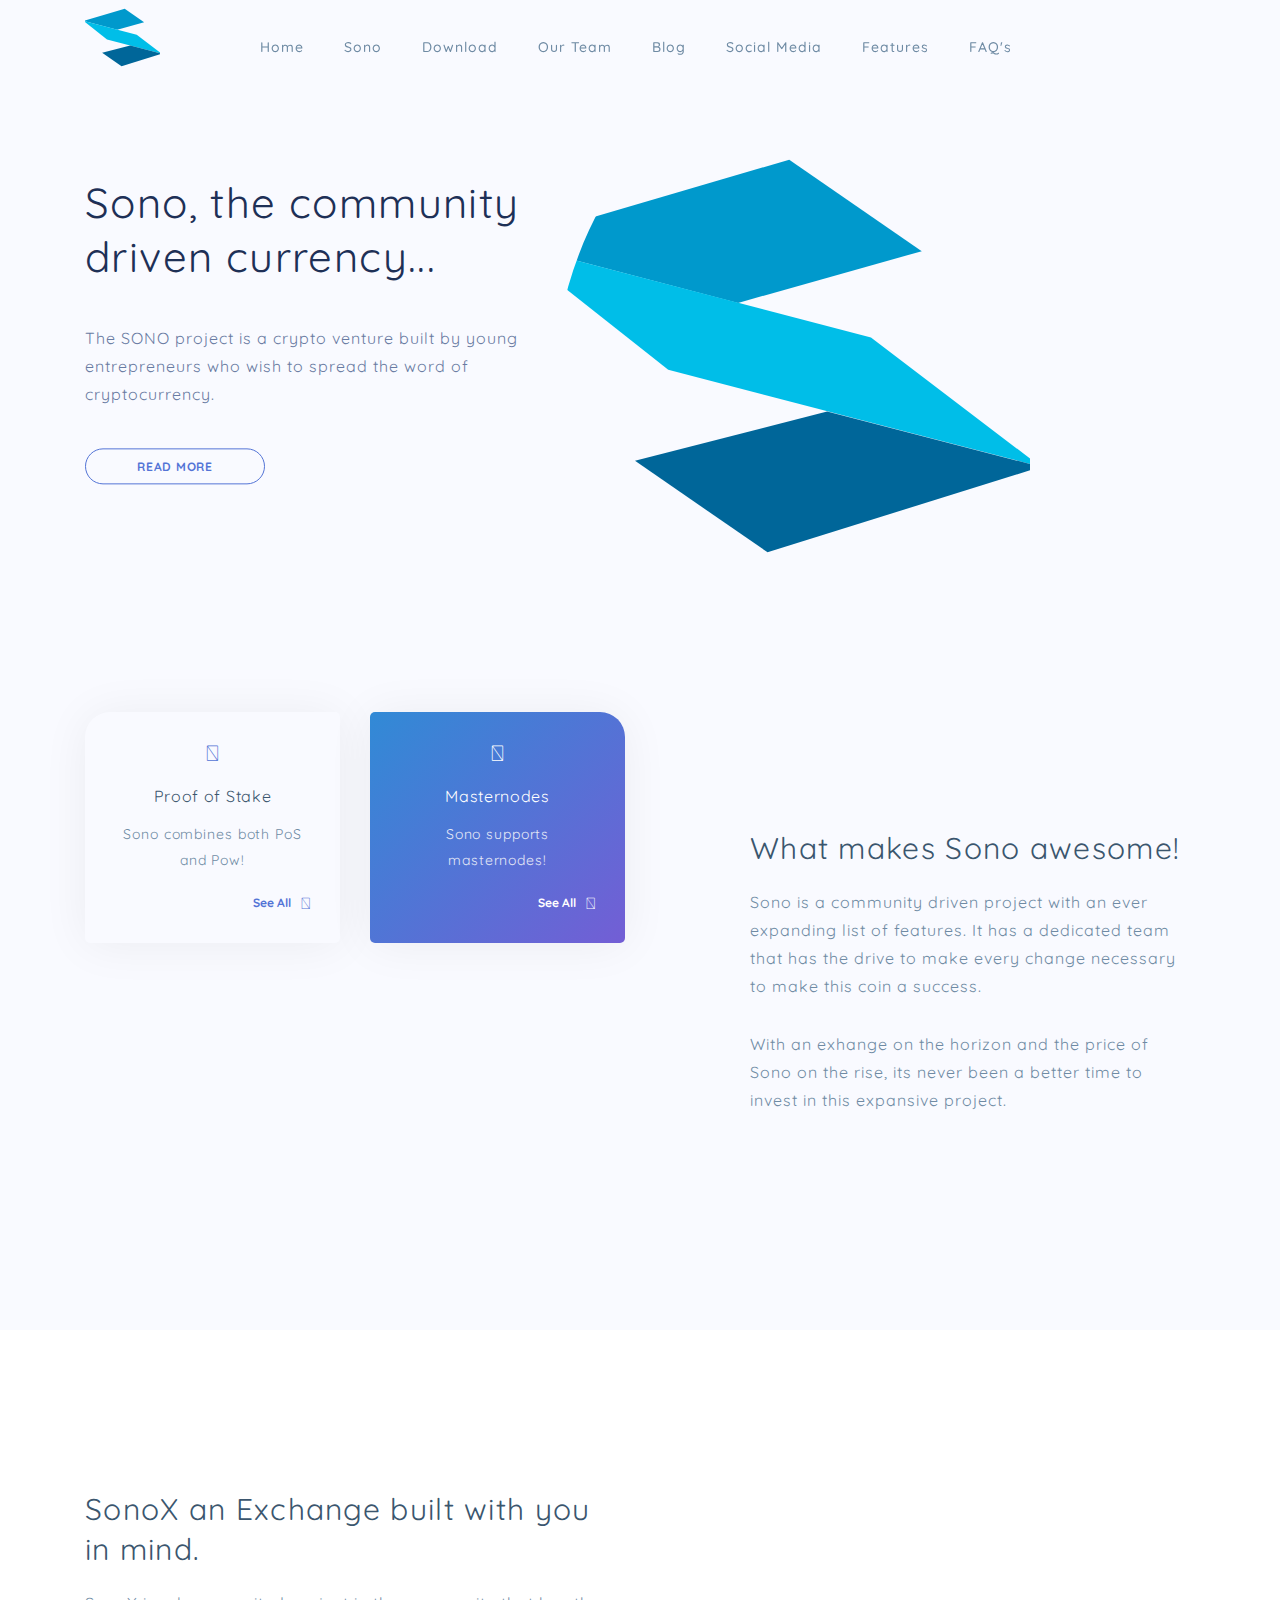
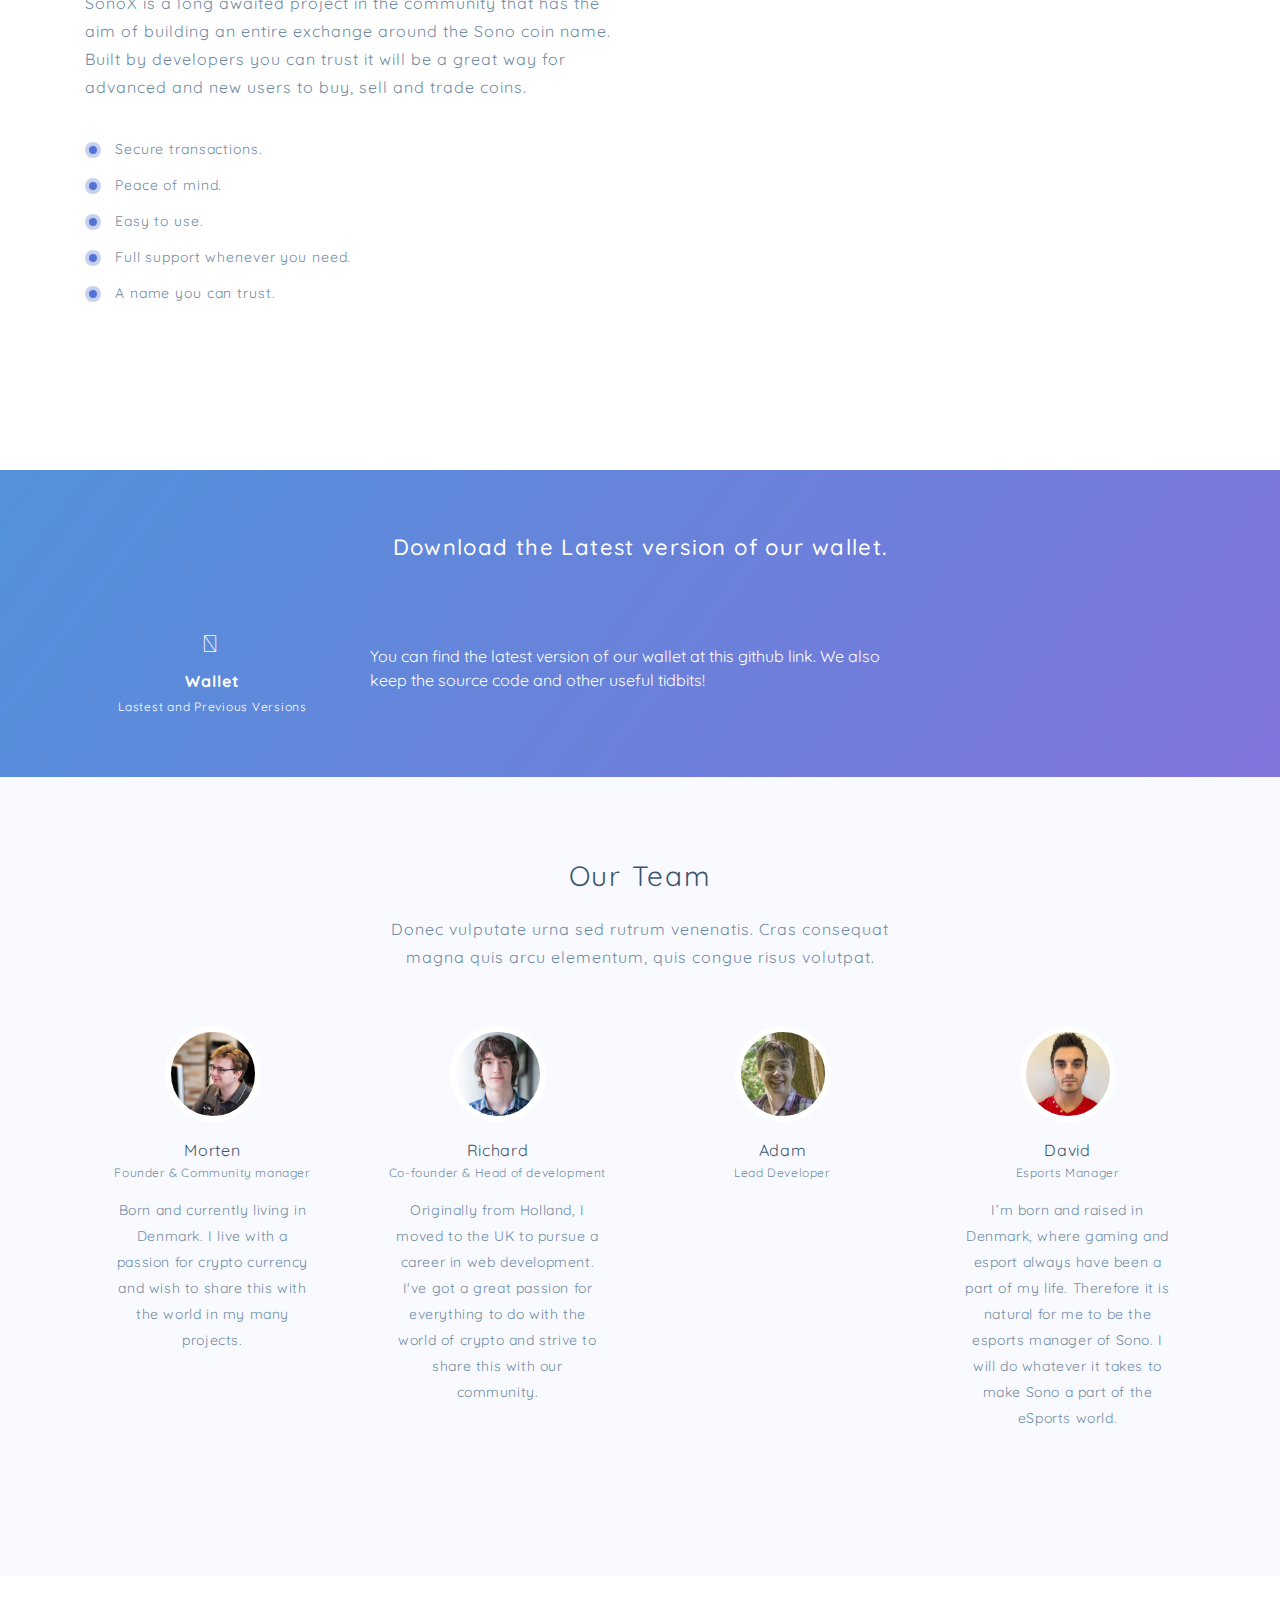
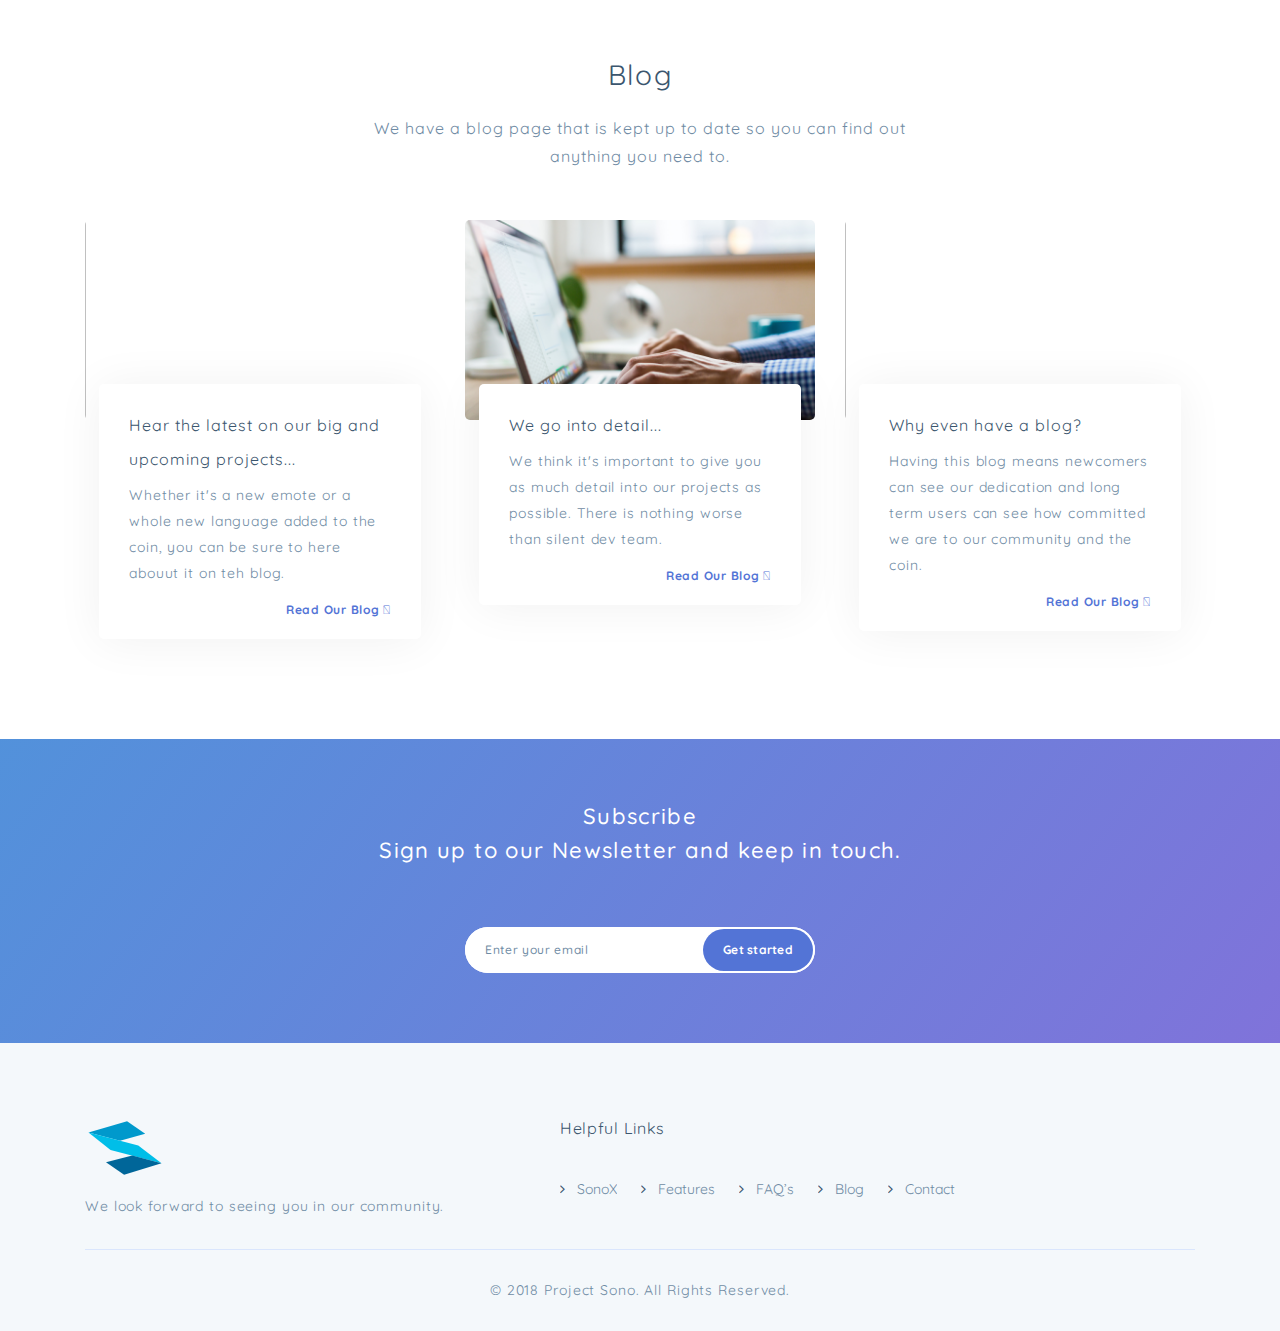
==== index.html @ f013bc61 "first commit" ====
﻿<!DOCTYPE html>
<html lang="en">
<head>
    <meta charset="UTF-8">
    <meta http-equiv="X-UA-Compatible" content="IE=edge">
    <meta name="viewport" content="width=device-width, initial-scale=1">
    <title>Project Sono</title>
    <meta name="description" content="Sono is a community driven crypto currency." />
    <meta name="keywords" content="Sono, startup, crypto, bitcoin, development, profit, community" />
    <meta name="author" content="tempload" />
    <!-- Sono -->
	
	<link rel="icon" type="image/png" href="assets/images/favicon/favicon.ico" />
    <!-- Bootstrap & Plugins CSS -->
    <link href="assets/css/bootstrap.min.css" rel="stylesheet" type="text/css">
    <link href="assets/css/font-awesome.min.css" rel="stylesheet" type="text/css">
    <link href="assets/css/fontawesome_new.min.css" rel="stylesheet" type="text/css" />
    <link rel="stylesheet" href="https://use.fontawesome.com/releases/v5.2.0/css/all.css" integrity="sha384-hWVjflwFxL6sNzntih27bfxkr27PmbbK/iSvJ+a4+0owXq79v+lsFkW54bOGbiDQ" crossorigin="anonymous">
    <!-- Custom CSS -->
    <link href="assets/css/blue.css" rel="stylesheet" type="text/css">
</head>
<body>
    <!-- ***** Preloader Start ***** -->
    <div class="loader-wrapper">
        <div class="loader">
            <div class="bubble-1"></div>
            <div class="bubble-2"></div>
            <div class="bubble-3"></div>
        </div>
    </div>
    <!-- ***** Preloader End ***** -->
    <!-- ***** Header***** -->
    <header class="header-area">
        <div class="container">
            <div class="row">
                <div class="col-12">
                    <nav class="main-nav">
                        <!-- ***** Logo Start ***** -->
                        <a href="index.html" class="logo">
                            <img src="assets/images/logo.svg" alt="Sono" />
                        </a>
                        <!-- ***** Logo End ***** -->
                        <!-- ***** Menu Start ***** -->
                        <ul class="nav">
                            <li><a href="index.html#welcome">Home</a></li>
                            <li><a href="index.html#features">Sono</a></li>
                            <li><a href="index.html#download">Download</a></li>
                            <li><a href="index.html#our-team">Our Team</a></li>
                            <li><a target="_blank" href="https://blog.projectsono.io/">Blog</a></li>
                            <li><a href="contact.html">Social Media</a></li>
                            <li><a href="features-single.html">Features</a></li>
                            <li><a target="_blank" href="http://help.projectsono.io">FAQ's</a></li>
                        </ul>
                        <a class='menu-trigger'>
                            <span>Menu</span>
                        </a>
                        <!-- ***** Menu End ***** -->
                    </nav>
                </div>
            </div>
        </div>
    </header>
    <!-- ***** Header***** -->
    <!-- ***** Welcome Area Start ***** -->
    <div class="welcome-area" id="welcome">
        <!-- ***** Header Background Image Start ***** -->
        <div class="right-bg">
            <img src="assets/images/logo.svg" class="img-fluid float-right" alt="">
        </div>
        <!-- ***** Header Background Image End ***** -->
        <div class="header-bg">
            <img src="assets/images/header-bg.svg" class="img-fluid" alt="">
        </div>
        <!-- ***** Header Text Start ***** -->
        <div class="header-text">
            <div class="container">
                <div class="row">
                    <div class="col-lg-5 col-md-12 col-sm-12">
                        <h1>Sono, the community driven currency...</h1>
                        <p>The SONO project is a crypto venture built by young entrepreneurs who wish to spread the word of cryptocurrency.</p>
                        <a href="#features" class="btn-primary-line">Read More</a>
                    </div>
                </div>
            </div>
        </div>
        <!-- ***** Header Text End ***** -->
    </div>
    <!-- ***** Welcome Area End ***** -->
    <!-- ***** Features Small Start ***** -->
    <section class="section" id="features">
        <div class="container">
            <div class="row">
                <div class="col-lg-6 col-md-12 col-sm-12 align-self-center mobile-bottom-fix">
                    <div class="row">
                        <!-- ***** Features Small Item Start ***** -->
                        <div class="col-lg-6 col-md-6 col-sm-6 col-12" data-scroll-reveal="enter bottom move 50px over 0.6s after 0.2s">
                            <div class="features-small-item item-1">
                                <div class="icon">
                                    <i class="fas fa-handshake"></i>
                                </div>
                                <h5 class="features-title">Proof of Stake</h5>
                                <p>Sono combines both PoS and Pow!</p>
                                <a href="features-single.html">
                                    <span>See All</span>
                                    <i class="fas fa-long-arrow-alt-right"></i>
                                </a>
                            </div>
                        </div>
                        <!-- ***** Features Small Item End ***** -->
                        <!-- ***** Features Small Item Start ***** -->
                        <div class="col-lg-6 col-md-6 col-sm-6 col-12" data-scroll-reveal="enter bottom move 50px over 0.6s after 0.4s">
                            <div class="features-small-item item-2 active">
                                <div class="icon">
                                    <i class="fas fa-server"></i>
                                </div>
                                <h5 class="features-title">Masternodes</h5>
                                <p>Sono supports masternodes!</p>
                                <a href="features-single.html">
                                    <span>See All</span>
                                    <i class="fas fa-long-arrow-alt-right"></i>
                                </a>
                            </div>
                        </div>
                        <!-- ***** Features Small Item End ***** -->
                        <!-- ***** Features Small Item Start ***** -->
                        <div class="col-lg-6 col-md-6 col-sm-6 col-12" data-scroll-reveal="enter bottom move 50px over 0.6s after 0.6s">
                            <div class="features-small-item item-3">
                                <div class="icon">
                                    <i class="fas fa-wallet"></i>
                                </div>
                                <h5 class="features-title">Web Wallet</h5>
                                <p>Sono has a web wallet so you can access your coin from anywhere!</p>
                                <a href="features-single.html">
                                    <span>See All</span>
                                    <i class="fas fa-long-arrow-alt-right"></i>
                                </a>
                            </div>
                        </div>
                        <!-- ***** Features Small Item End ***** -->
                        <!-- ***** Features Small Item Start ***** -->
                        <div class="col-lg-6 col-md-6 col-sm-6 col-12" data-scroll-reveal="enter bottom move 50px over 0.6s after 0.8s">
                            <div class="features-small-item item-4">
                                <div class="icon">
                                    <i class="fas fa-book-reader"></i>
                                </div>
                                <h5 class="features-title">Resources</h5>
                                <p>We have a whitepaper and access to source code.</p>
                                <a href="features-single.html">
                                    <span>See All</span>
                                    <i class="fas fa-long-arrow-alt-right"></i>
                                </a>
                            </div>
                        </div>
                        <!-- ***** Features Small Item End ***** -->
                    </div>
                </div>
                <div class="col-lg-1"></div>
                <div class="col-lg-5 col-md-12 col-sm-12 align-self-center">
                    <div class="left-heading">
                        <h2 class="section-title">What makes Sono awesome!</h2>
                    </div>
                    <div class="left-text">
                        <p>Sono is a community driven project with an ever expanding list of features. It has a dedicated team that has the drive to make every change necessary to make this coin a success.</p>
                        <p>With an exhange on the horizon and the price of Sono on the rise, its never been a better time to invest in this expansive project.</p>
                    </div>
                </div>
            </div>
        </div>
    </section>
    <!-- ***** Features Small End ***** -->
    <!-- ***** Features Big Item Start ***** -->
    <section class="section white padding-bottom-top-60">
        <div class="container">
            <div class="row">
                <div class="col-lg-6 col-md-6 col-sm-12 align-self-center mobile-bottom-fix">
                    <div class="left-heading">
                        <h2 class="section-title">SonoX an Exchange built with you in mind.</h2>
                    </div>
                    <div class="left-text">
                        <p>SonoX is a long awaited project in the community that has the aim of building an entire exchange around the Sono coin name. Built by developers you can trust it will be a great way for advanced and new users to buy, sell and trade coins.</p>
                        <ul>
                            <li>Secure transactions.</li>
                            <li>Peace of mind.</li>
                            <li>Easy to use.</li>
                            <li>Full support whenever you need.</li>
                            <li>A name you can trust.</li>
                        </ul>

                    </div>
                </div>
                <div class="col-lg-6 col-md-6 col-sm-12 align-self-center" data-scroll-reveal="enter left move 30px over 0.6s after 0.4s">
                    <img src="assets/images/photos/sonoX.png" class="img-fluid float-left" alt="App">
                </div>
            </div>
        </div>
    </section>
    <!-- ***** Features Big Item End ***** -->
    <!-- ***** Download Parallax Start ***** -->
    <section class="parallax" id="download" data-image="assets/images/photos/parallax.jpg">
        <div class="parallax-content">
            <div class="container">
                <div class="row">
                    <div class="offset-lg-2 col-lg-8">
                        <div class="info">
                            <p>Download the Latest version of our wallet.</p>
                        </div>
                    </div>
                </div>
                <!-- ***** Download Buttons Start ***** -->
                <div class="row">
                    <div class="col-lg-3 col-md-6 col-sm-6 col-6 download-btn-content">
                        <a href="https://github.com/zPools/sonoa/releases" class="btn-download">
                            <i class="fab fa-github"></i>
                            <strong>Wallet</strong>
                            <span>Lastest and Previous Versions</span>
                        </a>
                    </div>
                    <div class="col-lg-6 col-md-6 col-sm-6 col-6 download-text">
                        <p>You can find the latest version of our wallet at this github link. We also keep the source code and other useful tidbits!</p>
                    </div>
                </div>
                <!-- ***** Download Buttons End ***** -->
            </div>
        </div>
    </section>
    <!-- ***** Download Parallax End ***** -->
    <!-- ***** Team Start ***** -->
    <section class="section padding-top-80" id="our-team">
        <div class="container">
            <!-- ***** Section Title Start ***** -->
            <div class="row">
                <div class="col-lg-12">
                    <div class="center-heading">
                        <h2 class="section-title">Our Team</h2>
                    </div>
                </div>
                <div class="offset-lg-3 col-lg-6">
                    <div class="center-text">
                        <p>Donec vulputate urna sed rutrum venenatis. Cras consequat magna quis arcu elementum, quis congue risus volutpat.</p>
                    </div>
                </div>
            </div>
            <!-- ***** Section Title End ***** -->
            <div class="row">
                <!-- ***** Team Item Start ***** -->
                <div class="col-lg-3 col-md-6 col-sm-12">
                    <div class="team-item">
                        <div class="user-image" style="background-image:url(assets/images/photos/team/morten.jpg);background-position:center center; background-size:cover;">
                        </div>
                        <div class="team-content">
                            <h3 class="user-name">Morten</h3>
                            <span>Founder & Community manager</span>
                            <p>Born and currently living in Denmark. I live with a passion for crypto currency and wish to share this with the world in my many projects.</p>
                        </div>
                    </div>
                </div>
                <!-- ***** Team Item End ***** -->
                <!-- ***** Team Item Start ***** -->
                <div class="col-lg-3 col-md-6 col-sm-12">
                    <div class="team-item">
                        <div class="user-image" style="background-image:url(assets/images/photos/team/richard.jpg);background-position:center center; background-size:cover;">
                        </div>
                        <div class="team-content">
                            <h3 class="user-name">Richard</h3>
                            <span>Co-founder & Head of development</span>

                            <p>Originally from Holland, I moved to the UK to pursue a career in web development. I've got a great passion for everything to do with the world of crypto and strive to share this with our community.</p>
                        </div>
                    </div>
                </div>
                <!-- ***** Team Item End ***** -->
                <!-- ***** Team Item Start ***** -->
                <div class="col-lg-3 col-md-6 col-sm-12">
                    <div class="team-item">
                        <div class="user-image" style="background-image:url(assets/images/photos/team/adam.jpg);background-position:center center; background-size:cover;">
                        </div>
                        <div class="team-content">
                            <h3 class="user-name">Adam</h3>
                            <span>Lead Developer</span>

                            <p></p>
                        </div>
                    </div>
                </div>
                <!-- ***** Team Item End ***** -->
                <!-- ***** Team Item Start ***** -->
                <div class="col-lg-3 col-md-6 col-sm-12">
                    <div class="team-item">
                        <div class="user-image" style="background-image:url(assets/images/photos/team/david.jpg);background-position:center center; background-size:cover;">
                        </div>
                        <div class="team-content">
                            <h3 class="user-name">David</h3>
                            <span>Esports Manager</span>

                            <p>I’m born and raised in Denmark, where gaming and esport always have been a part of my life. Therefore it is natural for me to be the esports manager of Sono. I will do whatever it takes to make Sono a part of the eSports world.</p>
                        </div>
                    </div>
                </div>
                <!-- ***** Team Item End ***** -->
            </div>
        </div>
    </section>
    <!-- ***** Team End ***** -->
    <!-- ***** Blog Start ***** -->
    <section class="section white padding-top-80" id="blog">
        <div class="container">
            <!-- ***** Section Title Start ***** -->
            <div class="row">
                <div class="col-lg-12">
                    <div class="center-heading">
                        <h2 class="section-title">Blog</h2>
                    </div>
                </div>
                <div class="offset-lg-3 col-lg-6">
                    <div class="center-text">
                        <p>We have a blog page that is kept up to date so you can find out anything you need to.</p>
                    </div>
                </div>
            </div>
            <!-- ***** Section Title End ***** -->
            <div class="row">
                <div class="col-lg-4 col-md-6 col-sm-12">
                    <div class="blog-post-thumb">
                        <div class="img">
                            <img src="assets/images/photos/blog/1.jpg" alt="">
                        </div>
                        <div class="blog-content">
                            <h3>
                                <a href="blog-single.html">Hear the latest on our big and upcoming projects...</a>
                            </h3>
                            <div class="text">
                                Whether it's a new emote or a whole new language added to the coin, you can be sure to here abouut it on teh blog.
                            </div>
                            <a href="https://blog.projectsono.io/" class="read-more">Read Our Blog <i class="fas fa-long-arrow-alt-right"></i></a>
                        </div>
                    </div>
                </div>
                <div class="col-lg-4 col-md-6 col-sm-12">
                    <div class="blog-post-thumb">
                        <div class="img">
                            <img src="assets/images/photos/blog/2.jpg" alt="">
                        </div>
                        <div class="blog-content">
                            <h3>
                                <a href="blog-single.html">We go into detail...</a>
                            </h3>
                            <div class="text">
                                We think it's important to give you as much detail into our projects as possible. There is nothing worse than silent dev team.
                            </div>
                            <a href="https://blog.projectsono.io/" class="read-more">Read Our Blog <i class="fas fa-long-arrow-alt-right"></i></a>
                        </div>
                    </div>
                </div>
                <div class="col-lg-4 col-md-6 col-sm-12">
                    <div class="blog-post-thumb">
                        <div class="img">
                            <img src="assets/images/photos/blog/3.jpg" alt="">
                        </div>
                        <div class="blog-content">
                            <h3>
                                <a href="blog-single.html">Why even have a blog?</a>
                            </h3>
                            <div class="text">
                                Having this blog means newcomers can see our dedication and long term users can see how committed we are to our community and the coin.
                            </div>
                            <a href="https://blog.projectsono.io/" class="read-more">Read Our Blog <i class="fas fa-long-arrow-alt-right"></i></a>
                        </div>
                    </div>
                </div>
            </div>
        </div>
    </section>
    <!-- ***** Blog End ***** -->
   
    <!-- ***** Subscribe Parallax Start ***** -->
    <section class="parallax" id="subscribe">
        <div class="parallax-content">
            <div class="container">
                <div class="row">
                    <div class="offset-lg-2 col-lg-8">
                        <div class="info">
                            <p>Subscribe</p>
                            <p>Sign up to our Newsletter and keep in touch.</p>
                        </div>
                    </div>
                </div>
                <!-- ***** Subscribe Form Start ***** -->
                <div class="row">
                    <div class="col-lg-4 mx-auto">
                        <div class="subscribe-wrapper">
                            <input type="email" placeholder="Enter your email">
                            <a href="https://projectsono.us17.list-manage.com/subscribe/post?u=e119fbe5681d2a9eec8a04e4a&id=3493e32d40">Get started </a>
                        </div>
                    </div>
                </div>
                <!-- ***** Subscribe Form End ***** -->
            </div>
        </div>
    </section>
    <!-- ***** Subscribe Parallax End ***** -->
    
    <!-- ***** Footer Start ***** -->
    <footer>
        <div class="container">
            <div class="row">
                <div class="col-lg-5 col-md-12 col-sm-12">
                    <img src="assets/images/logo.svg" class="logo-footer" alt="">
                    <div class="text">We look forward to seeing you in our community.</div>
                </div>
                <div class="col-lg-7 col-md-12 col-sm-12 col-12">
                    <h5>Helpful Links</h5>
                    <ul class="footer-nav">
                        <li><a href="https://sonox.io"><i class="fa fa-angle-right"></i><span>SonoX</span></a></li>
                        <li><a href="index.html"><i class="fa fa-angle-right"></i><span>Features</span></a></li>
                        <li><a href="http://help.projectsono.io/"><i class="fa fa-angle-right"></i><span>FAQ’s</span></a></li>
                        <li><a href="https://blog.projectsono.io/"><i class="fa fa-angle-right"></i><span>Blog</span></a></li>
                        <li><a href="contact.html"><i class="fa fa-angle-right"></i><span>Contact</span></a></li>
                    </ul>
                </div>
                
            </div>
            <div class="row">
                <div class="col-lg-12">
                    <p class="copyright">© 2018 Project Sono. All Rights Reserved.</p>
                </div>
            </div>
        </div>
    </footer>
    <!-- ***** Footer End ***** -->
    <!-- jQuery -->
    <script src="assets/js/jquery-2.1.0.min.js"></script>
    <!-- Bootstrap -->
    <script src="assets/js/popper.js"></script>
    <script src="assets/js/bootstrap.min.js"></script>
    <!-- Plugins -->
    <script src="assets/js/scrollreveal.min.js"></script>
    <script src="assets/js/parallax.min.js"></script>
    <script src="assets/js/waypoints.min.js"></script>
    <script src="assets/js/jquery.counterup.min.js"></script>
    <script src="assets/js/imgfix.min.js"></script>
    <!-- Global Init -->
    <script src="assets/js/custom.js"></script>
</body>
</html>
---- assets/css/blue.css ----
/* ----------------------------------------------------------------------------------------
Template: Enso - Agency, Startup, Software and SaaS template
Version: 1.0.0
Author: tempload - support@tempload.com
 -----------------------------------------------------------------------------------------*/
/* ---------------------------------------------
Table of contents
------------------------------------------------
01. font & reset css
02. reset
03. global styles
04. header
05. welcome
06. features
07. team
08. pricing
09. blog
10. footer
11. pages
12. faq
13. aside
14. contact
15. preloader

--------------------------------------------- */
/* 
---------------------------------------------
font & reset css
--------------------------------------------- 
*/
@import url("https://fonts.googleapis.com/css?family=Quicksand:300,400,500,700&subset=latin-ext");
/* 
---------------------------------------------
reset
--------------------------------------------- 
*/
html, body, div, span, applet, object, iframe, h1, h2, h3, h4, h5, h6, p, blockquote, div
pre, a, abbr, acronym, address, big, cite, code, del, dfn, em, font, img, ins, kbd, q,
s, samp, small, strike, strong, sub, sup, tt, var, b, u, i, center, dl, dt, dd, ol, ul, li,
figure, header, nav, section, article, aside, footer, figcaption {
  margin: 0;
  padding: 0;
  border: 0;
  outline: 0;
}

.featuretab {
	position: absolute;
	top: 0;
	left: 0;
	z-index: 0;
	min-height: 400px;
	opacity: 0;
}
.featuretab.active {
	position: relative;
	top: 0;
	left: 0;
	z-index: 1;
	background: #fff;
	opacity: 1;
}

.featuretab h2 {
	margin-bottom: 25px;
}

.row {
	position: relative;
}

.clearfix:after {
  content: ".";
  display: block;
  clear: both;
  visibility: hidden;
  line-height: 0;
  height: 0;
}

.clearfix {
  display: inline-block;
}

html[xmlns] .clearfix {
  display: block;
}

* html .clearfix {
  height: 1%;
}

ul, li {
  padding: 0;
  margin: 0;
  list-style: none;
}

header, nav, section, article, aside, footer, hgroup {
  display: block;
}

* {
  box-sizing: border-box;
}

html, body {
  font-family: "Quicksand", sans-serif;
  font-weight: 400;
  background-color: #fff;
  font-size: 16px;
  -ms-text-size-adjust: 100%;
  -webkit-font-smoothing: antialiased;
  -moz-osx-font-smoothing: grayscale;
}

a {
  text-decoration: none !important;
}

h1, h2, h3, h4, h5, h6 {
  margin-top: 0px;
  margin-bottom: 0px;
}

ul {
  margin-bottom: 0px;
}

/* 
---------------------------------------------
global styles
--------------------------------------------- 
*/
html,
body {
  background: #F9FAFF;
  color: #6F8BA4;
  font-family: "Quicksand", sans-serif;
}

::selection {
  background: #5374D6;
  color: #fff;
}

::-moz-selection {
  background: #5374D6;
  color: #fff;
}

.section {
  padding-top: 100px;
  padding-bottom: 70px;
}

.section.white {
  background: #fff;
}

.left-heading.light .section-title {
  color: #ffffff;
}

.left-heading .section-title {
  font-weight: 400;
  font-size: 30px;
  color: #3B566E;
  letter-spacing: 1.30px;
  line-height: 40px;
  margin-bottom: 20px;
}

.center-heading {
  text-align: center;
}

.center-heading .section-title {
  font-weight: 400;
  font-size: 28px;
  color: #3B566E;
  letter-spacing: 1.75px;
  line-height: 38px;
  margin-bottom: 20px;
}

.center-heading.colored .section-title {
  color: #ffffff;
}

.center-text {
  text-align: center;
  font-weight: 400;
  font-size: 16px;
  color: #6F8BA4;
  line-height: 28px;
  letter-spacing: 1px;
  margin-bottom: 50px;
}

.center-text.colored {
  color: #E5E9F7;
}

.center-text p {
  margin-bottom: 30px;
}

.left-text {
  font-weight: 400;
  font-size: 16px;
  color: #6F8BA4;
  line-height: 28px;
  letter-spacing: 1px;
}

.left-text.light {
  color: #E5E9F7;
}

.left-text p {
  margin-bottom: 30px;
}

.left-text p.dark {
  color: #3B566E;
}

.left-text ul {
  color: #6F8BA4;
  font-weight: 400;
  font-size: 14px;
  letter-spacing: 0.88px;
}

.left-text ul li {
  min-height: 36px;
  line-height: 36px;
  position: relative;
  padding-left: 30px;
  -webkit-transition: all 0.3s ease 0s;
  -moz-transition: all 0.3s ease 0s;
  -o-transition: all 0.3s ease 0s;
  transition: all 0.3s ease 0s;
}

.left-text ul li:before {
  content: '';
  position: absolute;
  left: 4px;
  top: 15px;
  width: 8px;
  height: 8px;
  background: #5374D6;
  -webkit-border-radius: 100px;
  -moz-border-radius: 100px;
  border-radius: 100px;
  z-index: 2;
}

.left-text ul li:after {
  content: '';
  position: absolute;
  left: 0px;
  top: 11px;
  width: 16px;
  height: 16px;
  background: #C8D1ED;
  -webkit-border-radius: 100px;
  -moz-border-radius: 100px;
  border-radius: 100px;
  z-index: 1;
}

.left-text ul li:hover {
  padding-left: 40px;
}

.padding-bottom-top-60 {
  padding-top: 100px !important;
  padding-bottom: 100px !important;
}

.border-bottom {
  border-bottom: 1px solid #F5F5F5 !important;
}

.align-self-center {
  -ms-flex-item-align: center !important;
  align-self: center !important;
}

.align-self-bottom {
  -ms-flex-item-align: flex-end !important;
  align-self: flex-end !important;
}

.btn-primary-line {
  width: 160px;
  margin: auto;
  display: inline-block;
  height: 36px;
  line-height: 35px;
  text-align: center;
  -webkit-border-radius: 100px;
  -moz-border-radius: 100px;
  border-radius: 100px;
  border: 1px solid #5374D6;
  margin-bottom: 40px;
  font-weight: 700;
  font-size: 12px;
  background: none;
  color: #5374D6;
  letter-spacing: 0.75px;
  text-transform: uppercase;
  -webkit-transition: all 0.3s ease 0s;
  -moz-transition: all 0.3s ease 0s;
  -o-transition: all 0.3s ease 0s;
  transition: all 0.3s ease 0s;
  outline: none !important;
  cursor: pointer;
}

.btn-primary-line:hover {
  background: #5374D6;
  color: #fff;
}

.padding-bottom-0 {
  padding-bottom: 0px;
}

.padding-top-80 {
  padding-top: 80px !important;
}

.margin-bottom-0 {
  margin-bottom: 0px !important;
}

.margin-bottom-30 {
  margin-bottom: 30px !important;
}

.margin-top-30 {
  margin-top: 30px !important;
}

.margin-bottom-20 {
  margin-bottom: 20px !important;
}

.margin-bottom-60 {
  margin-bottom: 60px !important;
}

blockquote {
  margin-bottom: 28px;
  padding: 30px;
  padding-top: 40px;
  -webkit-border-radius: 4px;
  -moz-border-radius: 4px;
  border-radius: 4px;
  background: #F4F8FB;
  overflow: hidden;
}

blockquote .text {
  position: relative;
  text-align: center;
}

blockquote .text p {
  position: relative;
  width: 100%;
  z-index: 2;
  margin-bottom: 10px !important;
}

blockquote .text:before {
  font-family: FontAwesome;
  content: "\f10d";
  position: absolute;
  left: 0px;
  top: 0px;
  z-index: 1;
  font-size: 40px;
  color: #e1ecf4;
}

blockquote .text:after {
  font-family: FontAwesome;
  content: "\f10e";
  position: absolute;
  right: 0px;
  bottom: 0px;
  z-index: 1;
  font-size: 40px;
  color: #e1ecf4;
}

blockquote .author {
  color: #3B566E;
  text-align: center;
}

.page-gallery {
  height: 185px;
  display: block;
  overflow: hidden;
  -webkit-border-radius: 4px;
  -moz-border-radius: 4px;
  border-radius: 4px;
  margin-bottom: 30px;
}

@media (max-width: 991px) {
  html, body {
    overflow-x: hidden;
  }
  .mobile-bottom-fix {
    margin-bottom: 30px;
  }
}

@media (max-width: 768px) {
  .page-gallery {
    height: 120px;
  }
}

/* 
---------------------------------------------
header
--------------------------------------------- 
*/
.header-area {
  position: fixed;
  top: 0px;
  left: 0px;
  right: 0px;
  z-index: 100;
  height: 100px;
  -webkit-transition: all 0.3s ease 0s;
  -moz-transition: all 0.3s ease 0s;
  -o-transition: all 0.3s ease 0s;
  transition: all 0.3s ease 0s;
}

    .header-area .main-nav .logo {
        float: left;
        -webkit-transition: all 0.3s ease 0s;
        -moz-transition: all 0.3s ease 0s;
        -o-transition: all 0.3s ease 0s;
        transition: all 0.3s ease 0s;
    }

.header-area .main-nav .logo img {
  -webkit-transition: all 0.3s ease 0s;
  -moz-transition: all 0.3s ease 0s;
  -o-transition: all 0.3s ease 0s;
  transition: all 0.3s ease 0s;
  height:75px;
  width:75px;

}

.header-area .main-nav .nav {
  float: left;
  margin-top: 27px;
  margin-left: 80px;
  -webkit-transition: all 0.3s ease 0s;
  -moz-transition: all 0.3s ease 0s;
  -o-transition: all 0.3s ease 0s;
  transition: all 0.3s ease 0s;
}

.header-area .main-nav .nav li {
  padding-left: 20px;
  padding-right: 20px;
}

.header-area .main-nav .nav li:last-child {
  padding-right: 0px;
}

.header-area .main-nav .nav li a {
  display: block;
  font-weight: 500;
  font-size: 14px;
  color: #6F8BA4;
  -webkit-transition: all 0.3s ease 0s;
  -moz-transition: all 0.3s ease 0s;
  -o-transition: all 0.3s ease 0s;
  transition: all 0.3s ease 0s;
  height: 40px;
  line-height: 40px;
  border: transparent;
  letter-spacing: 1px;
}

.header-area .main-nav .nav li a:hover {
  color: #6F8BA4;
}

.header-area .main-nav .nav li.submenu {
  position: relative;
  padding-right: 35px;
}

.header-area .main-nav .nav li.submenu:after {
  font-family: FontAwesome;
  content: "\f107";
  font-size: 12px;
  color: #6F8BA4;
  position: absolute;
  right: 18px;
  top: 12px;
}

.header-area .main-nav .nav li.submenu ul {
  position: absolute;
  width: 200px;
  box-shadow: 0 2px 28px 0 rgba(0, 0, 0, 0.06);
  -webkit-border-radius: 5px;
  -moz-border-radius: 5px;
  border-radius: 5px;
  overflow: hidden;
  top: 40px;
  opacity: 0;
  transform: translateY(-2em);
  visibility: hidden;
  z-index: -1;
  transition: all 0.3s ease-in-out 0s, visibility 0s linear 0.3s, z-index 0s linear 0.01s;
}

.header-area .main-nav .nav li.submenu ul li {
  margin-left: 0px;
  padding-left: 0px;
  padding-right: 0px;
}

.header-area .main-nav .nav li.submenu ul li a {
  display: block;
  background: #fff;
  color: #3B566E;
  padding-left: 20px;
  height: 40px;
  line-height: 40px;
  -webkit-transition: all 0.3s ease 0s;
  -moz-transition: all 0.3s ease 0s;
  -o-transition: all 0.3s ease 0s;
  transition: all 0.3s ease 0s;
  position: relative;
  font-size: 13px;
  border-bottom: 1px solid #f5f5f5;
}

.header-area .main-nav .nav li.submenu ul li a:before {
  content: '';
  position: absolute;
  width: 0px;
  height: 40px;
  left: 0px;
  top: 0px;
  bottom: 0px;
  -webkit-transition: all 0.3s ease 0s;
  -moz-transition: all 0.3s ease 0s;
  -o-transition: all 0.3s ease 0s;
  transition: all 0.3s ease 0s;
  background: #5374D6;
}

.header-area .main-nav .nav li.submenu ul li a:hover {
  background: #f5f5f5;
  padding-left: 25px;
}

.header-area .main-nav .nav li.submenu ul li a:hover:before {
  width: 3px;
}

.header-area .main-nav .nav li.submenu:hover ul {
  visibility: visible;
  opacity: 1;
  z-index: 1;
  transform: translateY(0%);
  transition-delay: 0s, 0s, 0.3s;
}

.header-area .main-nav .menu-trigger {
  cursor: pointer;
  display: block;
  position: absolute;
  top: 23px;
  width: 32px;
  height: 40px;
  text-indent: -9999em;
  z-index: 99;
  right: 40px;
  display: none;
}

.header-area .main-nav .menu-trigger span,
.header-area .main-nav .menu-trigger span:before,
.header-area .main-nav .menu-trigger span:after {
  -moz-transition: all 0.4s;
  -o-transition: all 0.4s;
  -webkit-transition: all 0.4s;
  transition: all 0.4s;
  background-color: #3B566E;
  display: block;
  position: absolute;
  width: 30px;
  height: 2px;
  left: 0;
}

.header-area .main-nav .menu-trigger span:before,
.header-area .main-nav .menu-trigger span:after {
  -moz-transition: all 0.4s;
  -o-transition: all 0.4s;
  -webkit-transition: all 0.4s;
  transition: all 0.4s;
  background-color: #3B566E;
  display: block;
  position: absolute;
  width: 30px;
  height: 2px;
  left: 0;
  width: 75%;
}

.header-area .main-nav .menu-trigger span:before,
.header-area .main-nav .menu-trigger span:after {
  content: "";
}

.header-area .main-nav .menu-trigger span {
  top: 16px;
}

.header-area .main-nav .menu-trigger span:before {
  -moz-transform-origin: 33% 100%;
  -ms-transform-origin: 33% 100%;
  -webkit-transform-origin: 33% 100%;
  transform-origin: 33% 100%;
  top: -10px;
  z-index: 10;
}

.header-area .main-nav .menu-trigger span:after {
  -moz-transform-origin: 33% 0;
  -ms-transform-origin: 33% 0;
  -webkit-transform-origin: 33% 0;
  transform-origin: 33% 0;
  top: 10px;
}

.header-area .main-nav .menu-trigger.active span,
.header-area .main-nav .menu-trigger.active span:before,
.header-area .main-nav .menu-trigger.active span:after {
  background-color: transparent;
  width: 100%;
}

.header-area .main-nav .menu-trigger.active span:before {
  -moz-transform: translateY(6px) translateX(1px) rotate(45deg);
  -ms-transform: translateY(6px) translateX(1px) rotate(45deg);
  -webkit-transform: translateY(6px) translateX(1px) rotate(45deg);
  transform: translateY(6px) translateX(1px) rotate(45deg);
  background-color: #3B566E;
}

.header-area .main-nav .menu-trigger.active span:after {
  -moz-transform: translateY(-6px) translateX(1px) rotate(-45deg);
  -ms-transform: translateY(-6px) translateX(1px) rotate(-45deg);
  -webkit-transform: translateY(-6px) translateX(1px) rotate(-45deg);
  transform: translateY(-6px) translateX(1px) rotate(-45deg);
  background-color: #3B566E;
}

.header-area .main-nav .header-buttons {
  float: right;
}

.header-area .main-nav .header-buttons li {
  float: left;
}

.header-area .main-nav .header-buttons li .btn-nav-line {
  padding-left: 25px;
  padding-right: 25px;
  border: 1px solid #FFFFFF;
  -webkit-border-radius: 100px;
  -moz-border-radius: 100px;
  border-radius: 100px;
  display: inline-block;
  height: 30px;
  margin-top: 5px;
  line-height: 29px;
  letter-spacing: 0.5px;
  background: none;
  color: #fff;
  position: relative;
  overflow: hidden;
  margin-top: 32px;
  font-weight: 700;
  font-size: 12px;
  -webkit-transition: all 0.3s ease 0s;
  -moz-transition: all 0.3s ease 0s;
  -o-transition: all 0.3s ease 0s;
  transition: all 0.3s ease 0s;
}

.header-area .main-nav .header-buttons li .btn-nav-line:before {
  content: '';
  position: absolute;
  width: 100%;
  height: 100%;
  background: #fff;
  left: 0px;
  top: 0px;
  z-index: 1;
  opacity: .19;
}

.header-area .main-nav .header-buttons li .btn-nav-line span {
  position: relative;
  z-index: 2;
}

.header-area .main-nav .header-buttons li .btn-nav-line:hover {
  background: #fff;
  color: #5374D6;
}

.header-area .main-nav .header-buttons li .btn-nav-primary {
  padding-left: 25px;
  padding-right: 25px;
  border: 1px solid #FFFFFF;
  -webkit-border-radius: 100px;
  -moz-border-radius: 100px;
  border-radius: 100px;
  display: inline-block;
  height: 30px;
  margin-top: 5px;
  line-height: 29px;
  letter-spacing: 0.5px;
  background: #fff;
  color: #5374D6;
  position: relative;
  overflow: hidden;
  margin-left: 15px;
  margin-top: 32px;
  font-weight: 700;
  font-size: 12px;
  -webkit-transition: all 0.3s ease 0s;
  -moz-transition: all 0.3s ease 0s;
  -o-transition: all 0.3s ease 0s;
  transition: all 0.3s ease 0s;
}

.header-area .main-nav .header-buttons li .btn-nav-primary:before {
  content: '';
  position: absolute;
  width: 100%;
  height: 100%;
  background: #fff;
  left: 0px;
  top: 0px;
  z-index: 1;
  opacity: .19;
}

.header-area .main-nav .header-buttons li .btn-nav-primary span {
  position: relative;
  z-index: 2;
}

.header-area .main-nav .header-buttons li .btn-nav-primary:hover {
  border: 1px solid #5374D6;
  background: #5374D6;
  color: #fff;
}

.header-area.header-sticky {
  background: #fff;
  height: 80px;
  box-shadow: 0 2px 28px 0 rgba(0, 0, 0, 0.06);
}

.header-area.header-sticky .logo {
  margin-top: 0;
}

.header-area.header-sticky .nav {
  margin-top: 21px !important;
}

.header-area.header-sticky .nav li a {
  color: #3B566E;
}

.header-area.header-sticky .nav li a:hover {
  color: #5374D6;
}

.header-area.header-sticky .nav li.submenu {
  position: relative;
}

.header-area.header-sticky .nav li.submenu:after {
  color: #3B566E;
}

.header-area.header-sticky .header-buttons {
  float: right;
}

.header-area.header-sticky .header-buttons li {
  float: left;
}

.header-area.header-sticky .header-buttons li .btn-nav-line {
  border: 1px solid #5374D6;
  color: #5374D6;
  margin-top: 24px;
}

.header-area.header-sticky .header-buttons li .btn-nav-line:hover {
  background: #5374D6;
  color: #fff;
}

.header-area.header-sticky .header-buttons li .btn-nav-primary {
  background: #5374D6;
  color: #fff;
  margin-top: 24px;
  border: 1px solid #5374D6;
}

.header-area.header-sticky .header-buttons li .btn-nav-primary:hover {
  border: 1px solid #5374D6;
  background: #5374D6;
  color: #fff;
}

.header-area.header-white {
  background: #fff;
  height: 80px;
  box-shadow: 0 2px 28px 0 rgba(0, 0, 0, 0.06);
}

.header-area.header-white .logo {
  margin-top: 0;
}

.header-area.header-white .nav {
  margin-top: 21px !important;
}

.header-area.header-white .nav li a {
  color: #3B566E;
}

.header-area.header-white .nav li a:hover {
  color: #5374D6;
}

.header-area.header-white .nav li.submenu {
  position: relative;
}

.header-area.header-white .nav li.submenu:after {
  color: #3B566E;
}

.header-area.header-white .header-buttons {
  float: right;
}

.header-area.header-white .header-buttons li {
  float: left;
}

.header-area.header-white .header-buttons li .btn-nav-line {
  border: 1px solid #5374D6;
  color: #5374D6;
  margin-top: 24px;
}

.header-area.header-white .header-buttons li .btn-nav-line:hover {
  background: #5374D6;
  color: #fff;
}

.header-area.header-white .header-buttons li .btn-nav-primary {
  background: #5374D6;
  color: #fff;
  margin-top: 24px;
  border: 1px solid #5374D6;
}

.header-area.header-white .header-buttons li .btn-nav-primary:hover {
  border: 1px solid #5374D6;
  background: #5374D6;
  color: #fff;
}

@media (max-width: 1200px) {
  .header-area .main-nav .nav li {
    padding-left: 12px;
    padding-right: 12px;
  }
  .header-area .main-nav .nav li.submenu {
    padding-right: 20px;
  }
  .header-area .main-nav .nav li.submenu:after {
    right: 5px;
  }
}

@media (max-width: 991px) {
  .header-area {
    background: #fff;
    height: 80px;
    box-shadow: 0 2px 28px 0 rgba(0, 0, 0, 0.06);
  }
  .header-area .container {
    padding: 0px;
  }
  .header-area .logo {
    margin-top: 0px !important;
    margin-left: 30px;
  }
  .header-area .light-logo {
    display: none !important;
  }
  .header-area .dark-logo {
    display: block !important;
  }
  .header-area .menu-trigger {
    display: block !important;
  }
  .header-area .main-nav {
    overflow: hidden;
  }
  .header-area .main-nav .nav {
    float: none;
    width: 100%;
    margin-top: 80px !important;
    display: none;
    -webkit-transition: all 0s ease 0s;
    -moz-transition: all 0s ease 0s;
    -o-transition: all 0s ease 0s;
    transition: all 0s ease 0s;
    margin-left: 0px;
  }
  .header-area .main-nav .nav li {
    width: 100%;
    background: #fff;
    border-bottom: 1px solid #f5f5f5;
    padding-left: 0px !important;
    padding-right: 0px !important;
  }
  .header-area .main-nav .nav li a {
    height: 50px !important;
    line-height: 50px !important;
    padding: 0px !important;
    padding-left: 30px !important;
    border: none !important;
    background: #fff !important;
    color: #3B566E !important;
  }
  .header-area .main-nav .nav li a:hover {
    background: #f5f5f5 !important;
  }
  .header-area .main-nav .nav li.submenu ul {
    position: relative;
    visibility: inherit;
    opacity: 1;
    z-index: 1;
    transform: translateY(0%);
    transition-delay: 0s, 0s, 0.3s;
    top: 0px;
    width: 100%;
    box-shadow: none;
    height: 0px;
  }
  .header-area .main-nav .nav li.submenu ul li a {
    padding-left: 50px !important;
  }
  .header-area .main-nav .nav li.submenu ul li a:hover:before {
    width: 0px;
  }
  .header-area .main-nav .nav li.submenu ul.active {
    height: auto !important;
  }
  .header-area .main-nav .nav li.submenu:after {
    color: #3B566E;
    right: 25px;
    font-size: 14px;
    top: 15px;
  }
  .header-area .main-nav .nav li.submenu:hover ul, .header-area .main-nav .nav li.submenu:focus ul {
    height: 0px;
  }
  .header-area .main-nav .header-buttons {
    display: none;
  }
}

@media (min-width: 992px) {
  .header-area .main-nav .nav {
    display: flex !important;
  }
}

/* 
---------------------------------------------
welcome
--------------------------------------------- 
*/
.welcome-area {
  overflow: hidden;
  position: relative;
  -webkit-transform-style: preserve-3d;
  -moz-transform-style: preserve-3d;
  transform-style: preserve-3d;
}

.welcome-area:after {
  content: '';
  position: absolute;
  width: 100%;
  height: 100%;
  background: none;
  z-index: 3;
}

.welcome-area .right-bg {
  width: 100%;
  padding-top: 100px;
  padding-right: 250px;
  overflow: hidden;
  position: relative;
  z-index: 1;
  -webkit-transform-style: preserve-3d;
  -moz-transform-style: preserve-3d;
  transform-style: preserve-3d;
}

.welcome-area .header-bg {
    position: absolute;
    top: 0px;
    min-height: 500px;
    z-index: 2;
}

.welcome-area .header-text {
  position: absolute;
  width: 100%;
  top: 58%;
  transform: perspective(1px) translateY(-58%);
  z-index: 4;
}

.welcome-area .header-text h1 {
  font-weight: 400;
  font-size: 42px;
  color: #1E3056;
  line-height: 54px;
  letter-spacing: 1.4px;
  margin-bottom: 40px;
}

.welcome-area .header-text p {
  font-weight: 400;
  font-size: 16px;
  color: #697BA2;
  line-height: 28px;
  letter-spacing: 1px;
  margin-bottom: 40px;
}

.welcome-area .header-text .btn-primary-line {
  width: 180px;
  margin-bottom: 0px;
}

@media (max-width: 1200px) {
  .header-text {
    top: 60% !important;
    transform: perspective(1px) translateY(-60%) !important;
  }
  .header-text h1 {
    font-size: 32px !important;
    line-height: 42px !important;
  }
}

@media (max-width: 991px) {
  .welcome-area {
    margin-top: 80px;
    background: #fff;
  }
  .welcome-area .right-bg {
    width: 100%;
	padding-top: 0;
	height: 400px;
  }
  .welcome-area .right-bg .img-fluid {
	  display: none;
  }
  .welcome-area .right-bg:before {
    content: '';
    position: absolute;
    width: 100%;
    height: 100%;
    opacity: 0.5;
    background-image: linear-gradient(135deg, #318AD6 0%, #735ED5 100%);
  }
  .welcome-area .header-bg {
    display: none;
  }
  .welcome-area .header-text {
    top: 50% !important;
    transform: perspective(1px) translateY(-50%) !important;
    text-align: center;
  }
  .welcome-area .header-text h1 {
    font-weight: 500;
    font-size: 22px !important;
    line-height: 32px !important;
    margin-bottom: 10px !important;
    text-align: center;
    color: #fff;
  }
  .welcome-area .header-text p {
    text-align: center;
    color: #fff;
  }
  .welcome-area .header-text .btn-primary-line {
    margin: auto;
    border: 1px solid #fff;
    background: #fff;
  }
  .welcome-area .header-text .btn-primary-line:hover {
    color: #5374D6;
  }
}

/* 
---------------------------------------------
features
--------------------------------------------- 
*/
.features-small-item {
  display: block;
  background: #F9FAFF;
  box-shadow: 0 2px 48px 0 rgba(0, 0, 0, 0.06);
  border-radius: 5px;
  padding: 30px;
  text-align: center;
  -webkit-transition: all 0.3s ease 0s;
  -moz-transition: all 0.3s ease 0s;
  -o-transition: all 0.3s ease 0s;
  transition: all 0.3s ease 0s;
  position: relative;
  overflow: hidden;
  margin-bottom: 30px;
}

.features-small-item.item-1 {
  border-radius: 25px 5px 5px 5px;
}

.features-small-item.item-2 {
  border-radius: 5px 25px 5px 5px;
}

.features-small-item.item-3 {
  border-radius: 5px 5px 5px 25px;
}

.features-small-item.item-4 {
  border-radius: 5px 5px 25px 5px;
}

.features-small-item:before {
  content: '';
  position: absolute;
  width: 100%;
  height: 100%;
  top: 0px;
  left: 0px;
  background-image: linear-gradient(135deg, #318AD6 0%, #735ED5 100%);
  -webkit-transition: all 0.3s ease 0s;
  -moz-transition: all 0.3s ease 0s;
  -o-transition: all 0.3s ease 0s;
  transition: all 0.3s ease 0s;
  opacity: 0;
}

.features-small-item.active:before, .features-small-item:hover:before {
  opacity: 1;
}

.features-small-item.active .features-title, .features-small-item:hover .features-title {
  color: #ffffff;
}

.features-small-item.active .icon i, .features-small-item:hover .icon i {
  color: #fff;
}

.features-small-item.active p, .features-small-item:hover p {
  color: #E5E9F7;
}

.features-small-item.active a span, .features-small-item.active a i, .features-small-item:hover a span, .features-small-item:hover a i {
  color: #fff;
}

.features-small-item .icon {
  width: 60px;
  margin: auto;
  position: relative;
  margin-bottom: 20px;
}

.features-small-item .icon i {
  font-size: 22px;
  color: #5374D6;
}

.features-small-item .features-title {
  font-weight: 400;
  font-size: 16px;
  color: #3B566E;
  letter-spacing: 0.7px;
  margin-bottom: 15px;
  position: relative;
  z-index: 2;
  -webkit-transition: all 0.3s ease 0s;
  -moz-transition: all 0.3s ease 0s;
  -o-transition: all 0.3s ease 0s;
  transition: all 0.3s ease 0s;
}

.features-small-item p {
  font-weight: 400;
  font-size: 14px;
  color: #6F8BA4;
  letter-spacing: 0.88px;
  line-height: 26px;
  position: relative;
  z-index: 2;
  -webkit-transition: all 0.3s ease 0s;
  -moz-transition: all 0.3s ease 0s;
  -o-transition: all 0.3s ease 0s;
  transition: all 0.3s ease 0s;
  margin-bottom: 20px;
}

.features-small-item a {
  float: right;
  position: relative;
  z-index: 2;
}

.features-small-item a span {
  font-weight: 700;
  font-size: 12px;
  color: #5374D6;
  display: inline-block;
  height: 20px;
  line-height: 20px;
  float: left;
  margin-right: 10px;
}

.features-small-item a i {
  color: #5374D6;
  display: inline-block;
  height: 20px;
  line-height: 20px;
  float: left;
}

@media (max-width: 991px) {
  .features-small-item.item-1 {
    -webkit-border-radius: 5px;
    -moz-border-radius: 5px;
    border-radius: 5px;
  }
  .features-small-item.item-2 {
    -webkit-border-radius: 5px;
    -moz-border-radius: 5px;
    border-radius: 5px;
  }
  .features-small-item.item-3 {
    -webkit-border-radius: 5px;
    -moz-border-radius: 5px;
    border-radius: 5px;
  }
  .features-small-item.item-4 {
    -webkit-border-radius: 5px;
    -moz-border-radius: 5px;
    border-radius: 5px;
  }
}

/* 
---------------------------------------------
parallax
--------------------------------------------- 
*/
.parallax {
  min-height: 215px;
  overflow: hidden;
  position: relative;
  padding-top: 60px;
  padding-bottom: 60px;
}

.parallax:before {
  content: '';
  position: absolute;
  width: 140%;
  height: 140%;
  opacity: .88;
  background-image: linear-gradient(127deg, #318AD6 0%, #735ED5 91%);
  z-index: 2;
  top: -20%;
  left: -20%;
}

.parallax .parallax-content {
  position: relative;
  z-index: 3;
}

.parallax .parallax-content .info {
  text-align: center;
}
.parallax .parallax-content .download-text{
    padding-top: 80px;
    color:white;
}

.parallax .parallax-content .info p {
        font-weight: 500;
        font-size: 22px;
        color: #fff;
        letter-spacing: 1.38px;
        line-height: 34px;
}

.parallax .parallax-content .download-btn-content {
  text-align: center;
  margin-top: 60px;
}

.parallax .parallax-content .download-btn-content .btn-download {
  display: block;
  -webkit-border-radius: 100px;
  -moz-border-radius: 100px;
  border-radius: 100px;
  overflow: hidden;
  text-align: center;
  position: relative;
  -webkit-transition: all 0.3s ease 0s;
  -moz-transition: all 0.3s ease 0s;
  -o-transition: all 0.3s ease 0s;
  transition: all 0.3s ease 0s;
}

.parallax .parallax-content .download-btn-content .btn-download:hover {
  margin-top: -15px;
}

.parallax .parallax-content .download-btn-content .btn-download i {
  display: inline-block;
  height: 30px;
  line-height: 38px;
  margin-right: 5px;
  color: #fff;
  position: relative;
  z-index: 2;
  -webkit-transition: all 0.3s ease 0s;
  -moz-transition: all 0.3s ease 0s;
  -o-transition: all 0.3s ease 0s;
  transition: all 0.3s ease 0s;
  display: block;
  font-size: 24px;
  margin-bottom: 15px;
}

.parallax .parallax-content .download-btn-content .btn-download strong {
  display: inline-block;
  font-weight: 700;
  font-size: 16px;
  color: #fff;
  letter-spacing: 1px;
  position: relative;
  z-index: 2;
  -webkit-transition: all 0.3s ease 0s;
  -moz-transition: all 0.3s ease 0s;
  -o-transition: all 0.3s ease 0s;
  transition: all 0.3s ease 0s;
  display: block;
}

.parallax .parallax-content .download-btn-content .btn-download span {
  font-weight: 400;
  font-size: 12px;
  color: #fff;
  letter-spacing: 0.75px;
}

.parallax .parallax-content .subscribe-wrapper {
  height: 46px;
  margin-top: 60px;
  background: #fff;
  -webkit-border-radius: 100px;
  -moz-border-radius: 100px;
  border-radius: 100px;
  overflow: hidden;
  position: relative;
  margin-bottom: 10px;
}

.parallax .parallax-content .subscribe-wrapper input {
  position: absolute;
  z-index: 1;
  width: 100%;
  height: 100%;
  outline: none;
  padding-left: 20px;
  padding-right: 120px;
  font-weight: 500;
  font-size: 12px;
  letter-spacing: 0.67px;
  border: none;
}

.parallax .parallax-content .subscribe-wrapper input::-webkit-input-placeholder {
  color: #6F8BA4;
}

.parallax .parallax-content .subscribe-wrapper input:-moz-placeholder {
  color: #6F8BA4;
}

.parallax .parallax-content .subscribe-wrapper a {
  position: absolute;
  z-index: 2;
  height: 42px;
  right: 2px;
  top: 2px;
      padding-top: 12px;
  font-weight: 700;
  font-size: 12px;
  letter-spacing: 0.27px;
  color: #FFFFFF;
  padding-left: 20px;
  padding-right: 20px;
  background: #5374D6;
  -webkit-border-radius: 100px;
  -moz-border-radius: 100px;
  border-radius: 100px;
  border: none;
  outline: none;
  cursor: pointer;
}

.parallax .parallax-content .subscribe-info {
  display: block;
  text-align: center;
  font-weight: 400;
  font-size: 14px;
  color: #FFFFFF;
  letter-spacing: 0.67px;
}

@media (max-width: 991px) {
  .parallax {
    padding-top: 60px;
    padding-bottom: 60px;
    min-height: auto;
  }
  }
  .parallax .parallax-content .download-btn-content .btn-download:hover {
    margin-top: 0px;
  }
}

/* 
---------------------------------------------
team
--------------------------------------------- 
*/
.team-item {
  background: #F9FAFF;
  box-shadow: 0 2px 48px 0 rgba(0, 0, 0, 0.06);
  -webkit-border-radius: 5px;
  -moz-border-radius: 5px;
  border-radius: 5px;
  position: relative;
  margin-bottom: 30px;
  margin-top: 45px;
}

.team-item:hover .user-image {
  top: -55px;
}

.team-item .user-image {
  width: 96px;
  height: 96px;
  border: 6px solid #fff;
  overflow: hidden;
  -webkit-border-radius: 100px;
  -moz-border-radius: 100px;
  border-radius: 100px;
  position: absolute;
  left: 0px;
  right: 0px;
  margin: auto;
  top: -45px;
  -webkit-transition: all 0.3s ease 0s;
  -moz-transition: all 0.3s ease 0s;
  -o-transition: all 0.3s ease 0s;
  transition: all 0.3s ease 0s;
}
.team-item .team-content {
  text-align: center;
  overflow: hidden;
}

.team-item .team-content .user-name {
  display: block;
  font-weight: 400;
  font-size: 16px;
  color: #3B566E;
  letter-spacing: 0.69px;
  margin-bottom: 3px;
  margin-top: 70px;
}

.team-item .team-content span {
  display: block;
  font-weight: 400;
  font-size: 12px;
  color: #6F8BA4;
  letter-spacing: 0.6px;
  margin-bottom: 15px;
}

.team-item .team-content .social {
  text-align: center;
  margin-bottom: 15px;
}

.team-item .team-content .social li {
  display: inline-block;
  margin-left: 7px;
  margin-right: 7px;
}

.team-item .team-content .social li a {
  color: #5374D6;
}

.team-item .team-content p {
  padding-left: 25px;
  padding-right: 25px;
  margin-bottom: 25px;
  font-weight: 400;
  font-size: 14px;
  color: #6F8BA4;
  letter-spacing: 0.6px;
  line-height: 26px;
}

/* custom */
#our-team .container .row:first-child {
	margin-bottom: 50px;
}
#our-team .team-item {
	    margin-bottom: 50px;
}

/* 
---------------------------------------------
blog
--------------------------------------------- 
*/
.blog-post-thumb {
  margin-bottom: 30px;
}

.blog-post-thumb.big .img {
  height: 400px;
}

.blog-post-thumb .img {
  overflow: hidden;
  -webkit-border-radius: 5px;
  -moz-border-radius: 5px;
  border-radius: 5px;
  position: relative;
  height: 200px;
  z-index: 1;
}

.blog-post-thumb .img .date {
  position: absolute;
  right: 0px;
  top: 0px;
  width: 60px;
  background-image: linear-gradient(127deg, #318AD6 0%, #735ED5 91%);
  text-align: center;
  padding-top: 10px;
  padding-bottom: 10px;
  -webkit-border-radius: 5px;
  -moz-border-radius: 5px;
  border-radius: 5px;
  border-top-left-radius: 0px;
  border-bottom-right-radius: 0px;
}

.blog-post-thumb .img .date strong {
  display: block;
  color: #fff;
  height: 20px;
  line-height: 20px;
}

.blog-post-thumb .img .date span {
  display: block;
  color: #fff;
  height: 20px;
  line-height: 20px;
}

.blog-post-thumb .blog-content {
  width: 92%;
  margin-left: 4%;
  margin-top: -36px;
  position: relative;
  z-index: 2;
  background: #fff;
  -webkit-border-radius: 5px;
  -moz-border-radius: 5px;
  border-radius: 5px;
  box-shadow: 0 2px 48px 0 rgba(0, 0, 0, 0.06);
  padding: 20px 30px;
  overflow: hidden;
}

.blog-post-thumb .blog-content.top-fix {
  margin-top: 30px;
  width: 100%;
  margin-left: 0%;
  background: none;
  box-shadow: none;
  padding: 0px;
  margin-bottom: 60px;
}

.blog-post-thumb .blog-content h3 {
  margin-bottom: 10px !important;
}

.blog-post-thumb .blog-content h3 a {
  font-weight: 400;
  font-size: 16px;
  color: #3B566E;
  letter-spacing: 1px;
  line-height: 26px;
  -webkit-transition: all 0.3s ease 0s;
  -moz-transition: all 0.3s ease 0s;
  -o-transition: all 0.3s ease 0s;
  transition: all 0.3s ease 0s;
}

.blog-post-thumb .blog-content h3 a:hover {
  color: #5374D6;
}

.blog-post-thumb .blog-content .post-meta {
  overflow: hidden;
}

.blog-post-thumb .blog-content .post-meta li {
  float: left;
  margin-right: 30px;
  height: 30px;
  line-height: 30px;
  color: #5374D6;
  font-size: 14px;
}

.blog-post-thumb .blog-content .post-meta li a {
  color: #5374D6;
}

.blog-post-thumb .blog-content .post-meta li span {
  display: inline-block;
  margin-right: 5px;
}

.blog-post-thumb .blog-content .text {
  font-weight: 400;
  font-size: 14px;
  color: #6F8BA4;
  letter-spacing: 0.88px;
  line-height: 26px;
  margin-bottom: 15px;
}

.blog-post-thumb .blog-content .text.post-detail {
  font-weight: 400;
  font-size: 16px;
  line-height: 28px;
  text-align: left;
}

.blog-post-thumb .blog-content .read-more {
  font-weight: 700;
  font-size: 12px;
  letter-spacing: 0.75px;
  color: #5374D6;
  float: right;
}

.blog-post-thumb .post-footer {
  overflow: hidden;
  border-bottom: 1px solid #ECF7FF;
  border-top: 1px solid #ECF7FF;
  padding-top: 10px;
  padding-bottom: 10px;
  padding-left: 30px;
  padding-right: 30px;
}

.blog-post-thumb .post-footer span {
  float: left;
  height: 30px;
  line-height: 30px;
  font-weight: 300;
  font-size: 14px;
  color: #6F8BA4;
}

.blog-post-thumb .post-footer ul.share {
  float: right;
}

.blog-post-thumb .post-footer ul.share li {
  float: left;
  margin-left: 15px;
}

.blog-post-thumb .post-footer ul.share li a {
  display: block;
  height: 30px;
  line-height: 30px;
  color: #5374D6;
}

.blog-post-thumb .btn-primary-line {
  margin: auto;
}

.section-comments {
  margin-bottom: 60px;
  background: #fff;
  box-shadow: 0 2px 48px 0 rgba(0, 0, 0, 0.06);
  -webkit-border-radius: 5px;
  -moz-border-radius: 5px;
  border-radius: 5px;
  padding: 30px;
  padding-bottom: 0px;
}

.section-comments ul {
  overflow: hidden;
  margin: 0px;
  padding: 0px;
}

.section-comments ul li {
  overflow: hidden;
}

.section-comments ul li .avatar {
  width: 70px;
  height: 70px;
  -webkit-border-radius: 100px;
  -moz-border-radius: 100px;
  border-radius: 100px;
  overflow: hidden;
  float: left;
  margin-right: 20px;
}

.section-comments ul li .comment-content {
  font-weight: 400;
  font-size: 14px;
  color: #6F8BA4;
  float: left;
  width: calc(100% - 90px);
  width: -webkit-calc(100% - 90px);
}

.section-comments ul li .comment-content .comment-by {
  margin-bottom: 10px;
  position: relative;
}

.section-comments ul li .comment-content .comment-by strong {
  display: block;
  color: #3B566E;
}

.section-comments ul li .comment-content .comment-by span {
  font-size: 12px;
}

.section-comments ul li .comment-content .comment-by .btn-reply {
  position: absolute;
  right: 0px;
  top: 15px;
  background: #F4F8FB;
  color: #6F8BA4;
  height: 25px;
  line-height: 25px;
  padding-left: 10px;
  padding-right: 10px;
  -webkit-border-radius: 100px;
  -moz-border-radius: 100px;
  border-radius: 100px;
  -webkit-transition: all 0.3s ease 0s;
  -moz-transition: all 0.3s ease 0s;
  -o-transition: all 0.3s ease 0s;
  transition: all 0.3s ease 0s;
}

.section-comments ul li .comment-content .comment-by .btn-reply i {
  font-size: 12px;
}

.section-comments ul li .comment-content .comment-by .btn-reply:hover {
  background: #5374D6;
  color: #fff;
}

.section-comments ul li ul {
  padding-left: 60px;
}

.post-comment {
  box-shadow: 0 2px 48px 0 rgba(0, 0, 0, 0.06);
  -webkit-border-radius: 5px;
  -moz-border-radius: 5px;
  border-radius: 5px;
  padding: 30px;
  padding-bottom: 0px;
  margin-bottom: 30px;
}

.post-comment .comment-form .form-item {
  margin-bottom: 20px;
}

.post-comment .comment-form .form-item label {
  display: block;
  text-transform: uppercase;
  font-weight: 500;
  font-size: 14px;
  margin-bottom: 0px;
}

.post-comment .comment-form .form-item input, .post-comment .comment-form .form-item textarea {
  border: 1px solid #eee;
  width: 100%;
  height: 50px;
  outline: none;
  padding-left: 20px;
  padding-right: 20px;
  -webkit-transition: all 0.3s ease 0s;
  -moz-transition: all 0.3s ease 0s;
  -o-transition: all 0.3s ease 0s;
  transition: all 0.3s ease 0s;
  -webkit-border-radius: 4px;
  -moz-border-radius: 4px;
  border-radius: 4px;
  -webkit-appearance: none;
  -moz-appearance: none;
  appearance: none;
}

.post-comment .comment-form .form-item input:focus, .post-comment .comment-form .form-item textarea:focus {
  border: 1px solid #ddd;
}

.post-comment .comment-form .form-item textarea {
  height: 150px;
  resize: none;
  padding: 20px;
}

.pagination {
  margin-bottom: 30px;
  margin-top: 30px;
}

.pagination .page-item a {
  font-size: 14px;
  color: #5374D6;
  -webkit-transition: all 0.3s ease 0s;
  -moz-transition: all 0.3s ease 0s;
  -o-transition: all 0.3s ease 0s;
  transition: all 0.3s ease 0s;
}

.pagination .page-item a:hover {
  background: #F4F8FB;
}

@media (max-width: 991px) {
  .blog-post-thumb.big .img {
    height: 350px;
  }
  .section-comments ul li ul {
    padding-left: 20px;
  }
}

@media (max-width: 420px) {
  .blog-post-thumb.big .img {
    height: 200px;
  }
}

/* 
---------------------------------------------
footer
--------------------------------------------- 
*/
footer {
  background: #F4F8FB;
  padding-top: 70px;
}

footer img.logo {
  margin-bottom: 30px;
}

footer .text {
  font-weight: 400;
  font-size: 14px;
  color: #6F8BA4;
  line-height: 26px;
  letter-spacing: 0.88px;
}

footer h5 {
  font-weight: 400;
  font-size: 16px;
  color: #3B566E;
  letter-spacing: 0.69px;
  line-height: 30px;
  margin-bottom: 30px !important;
}

footer .footer-nav li {
	display: inline-block;
}

footer .footer-nav li:not(:last-child) {
	margin-right: 20px;
}

footer .footer-nav li a {
  display: block;
  overflow: hidden;
}

footer .footer-nav li a:hover span {
  color: #5374D6;
}

footer .footer-nav li a i {
  float: left;
  height: 32px;
  line-height: 32px;
  margin-right: 12px;
  font-size: 14px;
  color: #3B566E;
}

footer .footer-nav li a span {
  float: left;
  height: 32px;
  line-height: 32px;
  font-weight: 400;
  font-size: 14px;
  color: #6F8BA4;
  -webkit-transition: all 0.3s ease 0s;
  -moz-transition: all 0.3s ease 0s;
  -o-transition: all 0.3s ease 0s;
  transition: all 0.3s ease 0s;
}

footer .address p {
  display: block;
  overflow: hidden;
  font-weight: 400;
  font-size: 14px;
  color: #6F8BA4;
  line-height: 26px;
  letter-spacing: 0.88px;
  margin-bottom: 5px;
}

footer .address p a {
  color: #5374D6;
}

footer .address .social {
  overflow: hidden;
  margin-top: 5px;
}

footer .address .social li {
  float: left;
  font-size: 16px;
  margin-right: 10px;
}

footer .address .social li a {
  color: #6F8BA4;
}

footer .copyright {
  text-align: center;
  border-top: 1px solid #DAE6FD;
  margin-top: 30px;
  padding-top: 30px;
  padding-bottom: 30px;
  font-weight: 400;
  font-size: 14px;
  color: #6F8BA4;
  letter-spacing: 0.88px;
}

@media (max-width: 991px) {
  footer .text {
    margin-bottom: 30px;
  }
  footer h5 {
    margin-bottom: 15px;
  }
  footer .footer-nav {
    margin-bottom: 30px;
  }
}

/* 
---------------------------------------------
pages
--------------------------------------------- 
*/
.page {
  background: #fff;
  margin-top: 80px;
}

.page .cover {
  min-height: 170px;
  position: relative;
  overflow: hidden;
  background: #F4F8FB;
}

.page .cover .page-top {
  position: absolute;
  width: 100%;
  bottom: 45px;
  z-index: 3;
}

.page .cover .page-top h1 {
  font-weight: 400;
  font-size: 36px;
  line-height: 46px;
  letter-spacing: 1.4px;
  color: #3B566E;
  text-align: center;
}

.page .cover .page-top .breadcrumb {
  float: none;
  -webkit-border-radius: 0px;
  -moz-border-radius: 0px;
  border-radius: 0px;
  background: none;
  padding: 0px;
  margin-top: 8px;
  margin-bottom: 0px;
  display: block;
  text-align: center;
}

.page .cover .page-top .breadcrumb li {
  font-weight: 400;
  font-size: 14px;
  color: #6F8BA4;
  line-height: 30px;
  margin-left: 10px;
  display: inline-block;
}

.page .cover .page-top .breadcrumb li:after {
  font-family: FontAwesome;
  content: "\f105";
  margin-left: 10px;
  color: #6F8BA4;
}

.page .cover .page-top .breadcrumb li:first-child {
  margin-left: 0px;
}

.page .cover .page-top .breadcrumb li:last-child:after {
  content: '';
  margin-left: 0px;
}

.page .cover .page-top .breadcrumb li a {
  font-weight: 400;
  font-size: 14px;
  color: #3B566E;
}

.page .page-bottom {
  padding-top: 100px;
  padding-bottom: 70px;
  font-weight: 400;
  font-size: 16px;
  letter-spacing: 0.88px;
  line-height: 28px;
  color: #6F8BA4;
}

.page .page-bottom p {
  margin-bottom: 28px;
}

.page .page-bottom .features-small-item {
  background: #fff;
}

.page .page-bottom .page-detail .image {
  -webkit-border-radius: 5px;
  -moz-border-radius: 5px;
  border-radius: 5px;
  margin-bottom: 30px;
  overflow: hidden;
}

@media (max-width: 991px) {
  .page .cover {
    min-height: auto;
    padding-top: 50px;
    padding-bottom: 50px;
  }
  .page .cover .page-top {
    text-align: center;
    position: relative;
    bottom: auto;
  }
  .page .cover .page-top h1 {
    font-size: 26px !important;
    line-height: 36px !important;
  }
  .page .cover .page-top .breadcrumb {
    float: none;
    text-align: center;
    display: block;
  }
  .page .cover .page-top .breadcrumb li {
    display: inline;
  }
}

/* 
---------------------------------------------
faq
--------------------------------------------- 
*/
.faq {
  background: #FFFFFF;
  box-shadow: 0 2px 48px 0 rgba(0, 0, 0, 0.06);
  border-radius: 5px;
  overflow: hidden;
}

.faq .card {
  border: none;
  background: none;
  border-bottom: 1px solid #f8f8f8;
  -webkit-border-radius: 0px;
  -moz-border-radius: 0px;
  border-radius: 0px;
}

.faq .card .card-header {
  padding: 0px;
  border: none;
  background: none;
  -webkit-transition: all 0.3s ease 0s;
  -moz-transition: all 0.3s ease 0s;
  -o-transition: all 0.3s ease 0s;
  transition: all 0.3s ease 0s;
}

.faq .card .card-header:hover {
  background: #f8f8f8;
}

.faq .card .card-header:hover .faq-title {
  padding-left: 40px;
}

.faq .card .card-header:first-child {
  -webkit-border-radius: 0px;
  -moz-border-radius: 0px;
  border-radius: 0px;
}

.faq .card .card-header .faq-title {
  width: 100%;
  text-align: left;
  padding: 0px;
  padding-left: 30px;
  padding-right: 30px;
  font-weight: 400;
  font-size: 15px;
  letter-spacing: 1px;
  color: #3B566E;
  text-decoration: none !important;
  -webkit-transition: all 0.3s ease 0s;
  -moz-transition: all 0.3s ease 0s;
  -o-transition: all 0.3s ease 0s;
  transition: all 0.3s ease 0s;
  cursor: pointer;
  padding-top: 20px;
  padding-bottom: 20px;
  position: relative;
}

.faq .card .card-header .faq-title:before {
  content: '';
  position: absolute;
  width: 3px;
  height: 100%;
  background: #5374D6;
  left: 0px;
  top: 0px;
}

.faq .card .card-body {
  padding: 30px;
  padding-left: 35px;
  padding-bottom: 16px;
  font-weight: 400;
  font-size: 16px;
  color: #6F8BA4;
  line-height: 28px;
  letter-spacing: 1px;
  border-top: 1px solid #F3F8FF;
  position: relative;
}

.faq .card .card-body:before {
  content: '';
  position: absolute;
  width: 3px;
  height: 100%;
  background: #C8D1ED;
  left: 0px;
  top: 0px;
}

.faq .card .card-body p {
  margin-bottom: 14px;
}

@media (max-width: 991px) {
  .faq {
    margin-bottom: 30px;
  }
  .faq .card .card-header .faq-title {
    line-height: 26px;
  }
}

/* 
---------------------------------------------
aside
--------------------------------------------- 
*/
aside.default-aside {
  -webkit-transition: all 0.3s ease 0s;
  -moz-transition: all 0.3s ease 0s;
  -o-transition: all 0.3s ease 0s;
  transition: all 0.3s ease 0s;
}

aside.default-aside .sidebar ul {
  -webkit-border-radius: 4px;
  -moz-border-radius: 4px;
  border-radius: 4px;
  overflow: hidden;
  background: #fff;
  box-shadow: 0 2px 48px 0 rgba(0, 0, 0, 0.06);
  overflow: hidden;
  -webkit-border-radius: 5px;
  -moz-border-radius: 5px;
  border-radius: 5px;
  margin-bottom: 30px;
}

aside.default-aside .sidebar ul li.active a {
  background: #5374D6;
  color: #fff;
}

aside.default-aside .sidebar ul li.active a:after {
  color: #fff;
}

aside.default-aside .sidebar ul li.active a:hover {
  padding-left: 60px;
}

aside.default-aside .sidebar ul li:last-child a {
  border: none;
}

aside.default-aside .sidebar ul li a {
  display: block;
  border-bottom: 1px dashed #ECF7FF;
  height: 59px;
  line-height: 59px;
  padding-left: 59px;
  position: relative;
  font-weight: 400;
  font-size: 14px;
  color: #3B566E;
  letter-spacing: 0.88px;
  -webkit-transition: all 0.3s ease 0s;
  -moz-transition: all 0.3s ease 0s;
  -o-transition: all 0.3s ease 0s;
  transition: all 0.3s ease 0s;
  position: relative;
}

aside.default-aside .sidebar ul li a:hover {
  padding-left: 70px;
}

aside.default-aside .sidebar ul li a:after {
  font-family: FontAwesome;
  content: "\f105";
  position: absolute;
  left: 30px;
  color: #3B566E;
}

aside.default-aside .sidebar ul li a span {
  float: right;
  margin-right: 30px;
  display: inline-block;
  background: #5374D6;
  height: 20px;
  line-height: 20px;
  padding-left: 10px;
  padding-right: 10px;
  font-size: 10px;
  color: #fff;
  margin-top: 18px;
  -webkit-border-radius: 100px;
  -moz-border-radius: 100px;
  border-radius: 100px;
}

aside.default-aside .sidebar .search-widget {
  display: block;
  margin-bottom: 30px;
  height: 50px;
  position: relative;
}

aside.default-aside .sidebar .search-widget input {
  border: 1px solid #fff;
  position: absolute;
  width: 100%;
  height: 100%;
  outline: none;
  padding-left: 20px;
  padding-right: 50px;
  -webkit-transition: all 0.3s ease 0s;
  -moz-transition: all 0.3s ease 0s;
  -o-transition: all 0.3s ease 0s;
  transition: all 0.3s ease 0s;
  -webkit-border-radius: 4px;
  -moz-border-radius: 4px;
  border-radius: 4px;
  -webkit-appearance: none;
  -moz-appearance: none;
  appearance: none;
  background: #fff;
  box-shadow: 0 2px 48px 0 rgba(0, 0, 0, 0.06);
}

aside.default-aside .sidebar .search-widget input:focus {
  border: 1px solid #5374D6;
  padding-left: 30px;
}

aside.default-aside .sidebar .search-widget button {
  position: absolute;
  z-index: 2;
  right: 10px;
  top: 10px;
  height: 30px;
  width: 30px;
  border: none;
  background-image: linear-gradient(127deg, #318AD6 0%, #735ED5 91%);
  -webkit-border-radius: 4px;
  -moz-border-radius: 4px;
  border-radius: 4px;
  outline: none;
  cursor: pointer;
  text-align: center;
  padding: 0px;
}

aside.default-aside .sidebar .search-widget button i {
  color: #fff;
}

aside.default-aside .sidebar .widget-tags {
  padding: 30px;
  padding-bottom: 20px;
  overflow: hidden;
  -webkit-border-radius: 4px;
  -moz-border-radius: 4px;
  border-radius: 4px;
  background: #fff;
  box-shadow: 0 2px 48px 0 rgba(0, 0, 0, 0.06);
}

aside.default-aside .sidebar .widget-tags a {
  float: left;
  margin-right: 10px;
  margin-bottom: 10px;
  background: #f5f5f5;
  padding-left: 10px;
  padding-right: 10px;
  font-weight: 400;
  font-size: 14px;
  color: #3B566E;
  -webkit-border-radius: 4px;
  -moz-border-radius: 4px;
  border-radius: 4px;
  -webkit-transition: all 0.3s ease 0s;
  -moz-transition: all 0.3s ease 0s;
  -o-transition: all 0.3s ease 0s;
  transition: all 0.3s ease 0s;
}

aside.default-aside .sidebar .widget-tags a:hover {
  background: #5374D6;
  color: #fff;
}

/* 
---------------------------------------------
contact
--------------------------------------------- 
*/
.logo-footer{
    height:80px;
    width:80px;
    padding-bottom: 10px;
}
.contact .contact-item {
  text-align: center;
  margin-bottom: 30px;
}

.contact .contact-item:hover .icon:before {
  opacity: 1;
}

.contact .contact-item:hover .icon i {
  color: #fff;
}

.contact .contact-item .icon {
  width: 80px;
  height: 80px;
  margin: auto;
  line-height: 84px;
  -webkit-border-radius: 100px;
  -moz-border-radius: 100px;
  border-radius: 100px;
  background: #fff;
  box-shadow: 0 2px 48px 0 rgba(0, 0, 0, 0.06);
  overflow: hidden;
  position: relative;
  margin-bottom: 30px;
}

.contact .contact-item .icon:before {
  content: '';
  position: absolute;
  width: 100%;
  height: 100%;
  left: 0px;
  background-image: linear-gradient(135deg, #318AD6 0%, #735ED5 100%);
  opacity: 0;
  -webkit-transition: all 0.3s ease 0s;
  -moz-transition: all 0.3s ease 0s;
  -o-transition: all 0.3s ease 0s;
  transition: all 0.3s ease 0s;
  z-index: 1;
}

.contact .contact-item .icon i {
  font-size: 22px;
  color: #5374D6;
  position: relative;
  z-index: 2;
  -webkit-transition: all 0.3s ease 0s;
  -moz-transition: all 0.3s ease 0s;
  -o-transition: all 0.3s ease 0s;
  transition: all 0.3s ease 0s;
}

.contact .contact-item p {
  margin: 0px;
  font-weight: 400;
  font-size: 14px;
}

.contact .contact-item a {
  display: block;
  font-weight: 400;
  font-size: 14px;
  letter-spacing: 0.88px;
  line-height: 28px;
  color: #6F8BA4;
}

.contact .map-canvas {
  height: 500px;
  margin-bottom: 80px;
}

.contact-form {
  text-align: center;
}

.contact-form input, .contact-form textarea {
  border: 1px solid #eee;
  width: 100%;
  height: 50px;
  outline: none;
  padding-left: 20px;
  padding-right: 20px;
  -webkit-transition: all 0.3s ease 0s;
  -moz-transition: all 0.3s ease 0s;
  -o-transition: all 0.3s ease 0s;
  transition: all 0.3s ease 0s;
  -webkit-border-radius: 4px;
  -moz-border-radius: 4px;
  border-radius: 4px;
  -webkit-appearance: none;
  -moz-appearance: none;
  appearance: none;
  margin-bottom: 30px;
}

.contact-form input:focus, .contact-form textarea:focus {
  border: 1px solid #5374D6;
  padding-left: 30px;
}

.contact-form textarea {
  height: 150px;
  resize: none;
  padding: 20px;
}

/* 
---------------------------------------------
preloader
--------------------------------------------- 
*/
.loader-wrapper {
  position: fixed;
  width: 100%;
  height: 100%;
  z-index: 99999;
  background: #F9FAFF;
  display: flex;
  justify-content: center;
  align-items: center;
}

.loader-wrapper .loader {
  position: relative;
  width: 45px;
  height: 45px;
  position: relative;
  display: flex;
  flex-direction: row;
  align-items: center;
  justify-content: center;
  animation: spin 2s ease-in-out infinite;
}

.loader-wrapper .loader .bubble-1,
.loader-wrapper .loader .bubble-2,
.loader-wrapper .loader .bubble-3 {
  position: absolute;
  top: 0;
  width: 25px;
  height: 25px;
  border-radius: 100%;
  background-image: linear-gradient(135deg, #318AD6 0%, #735ED5 100%);
}

.loader-wrapper .loader .bubble-2 {
  top: auto;
  bottom: 0;
}

.loader-wrapper .loader .bubble-3 {
  top: auto;
  bottom: 0;
  right: 0;
}

.loader-wrapper .loader .bubble-1, .loader-wrapper .loader .bubble-2, .loader-wrapper .loader .bubble-3 {
  animation: bounce 2s ease-in-out infinite;
}

.loader-wrapper .loader .bubble-2 {
  animation-delay: -0.8s;
}

.loader-wrapper .loader .bubble-3 {
  animation-delay: -1.2s;
}

@keyframes spin {
  100% {
    transform: rotate(360deg);
  }
}

@keyframes bounce {
  0%, 100% {
    transform: scale(0);
  }
  50% {
    transform: scale(1);
  }
}
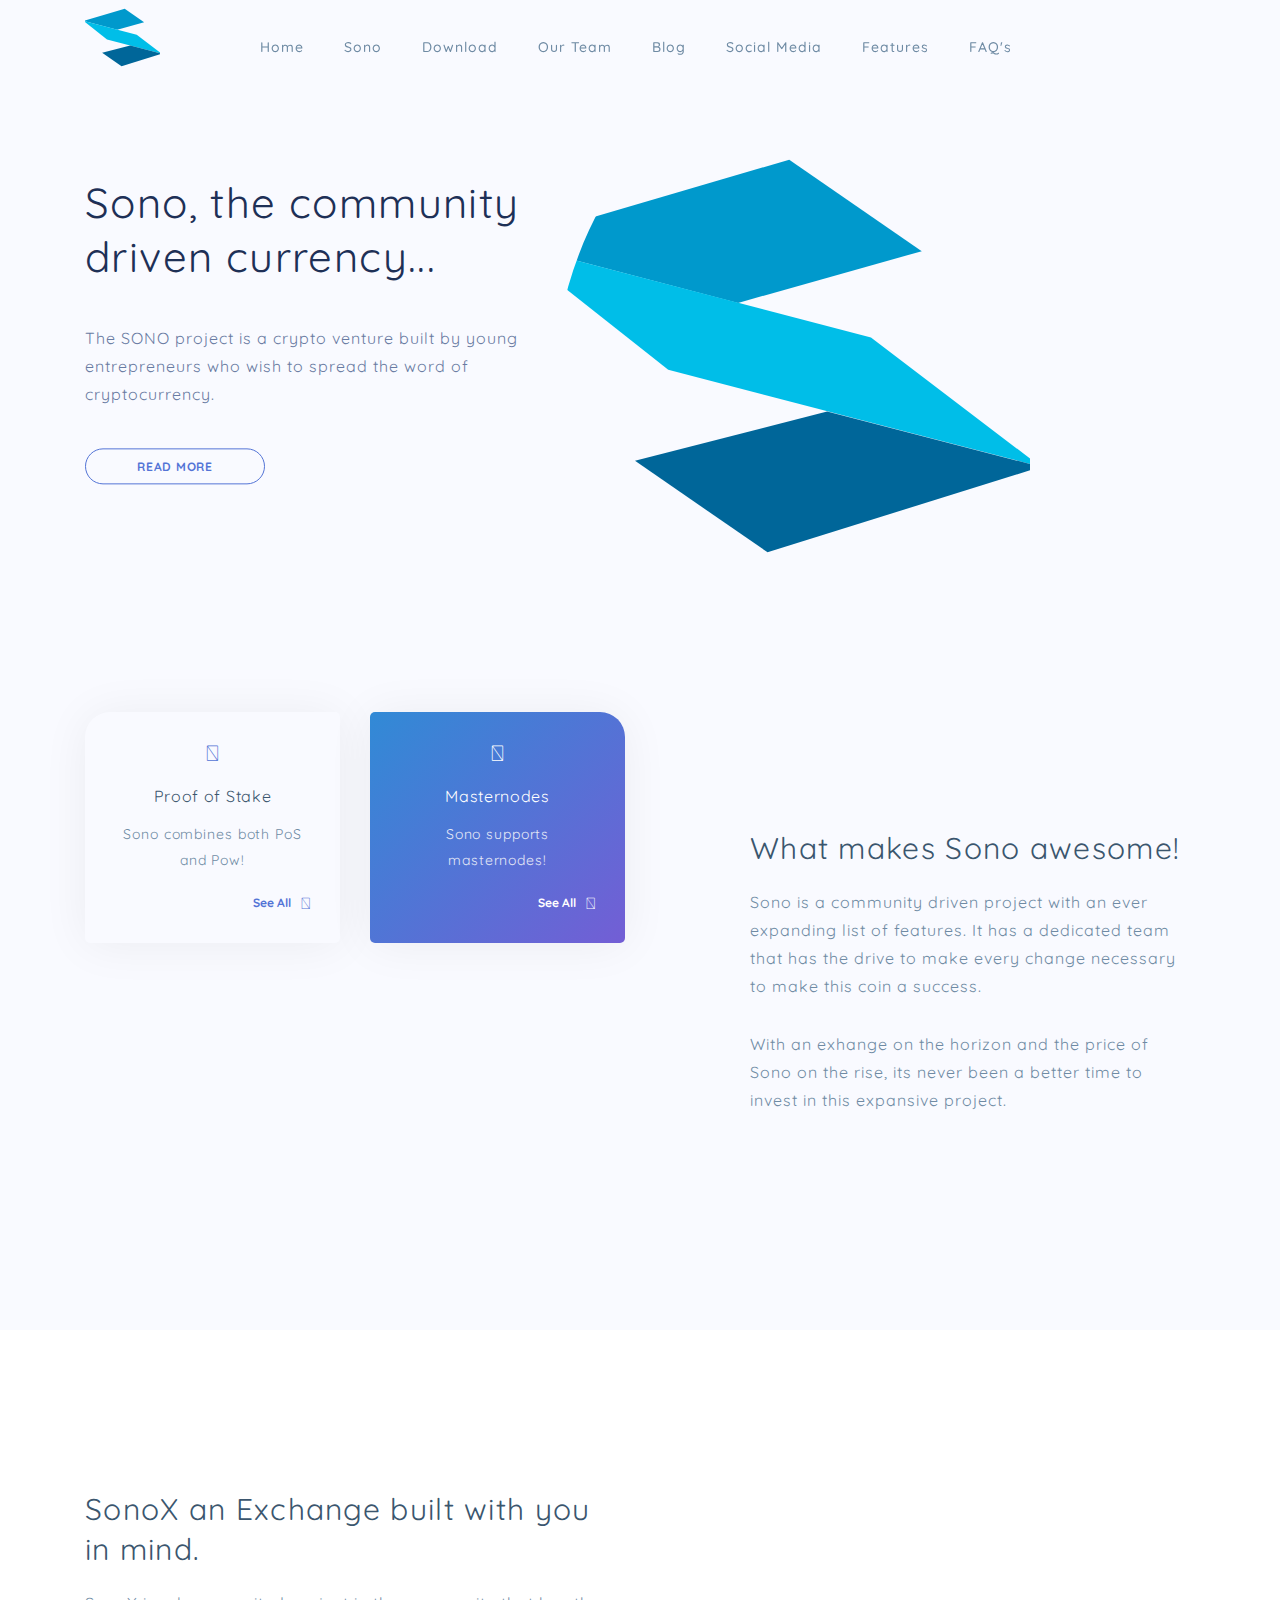
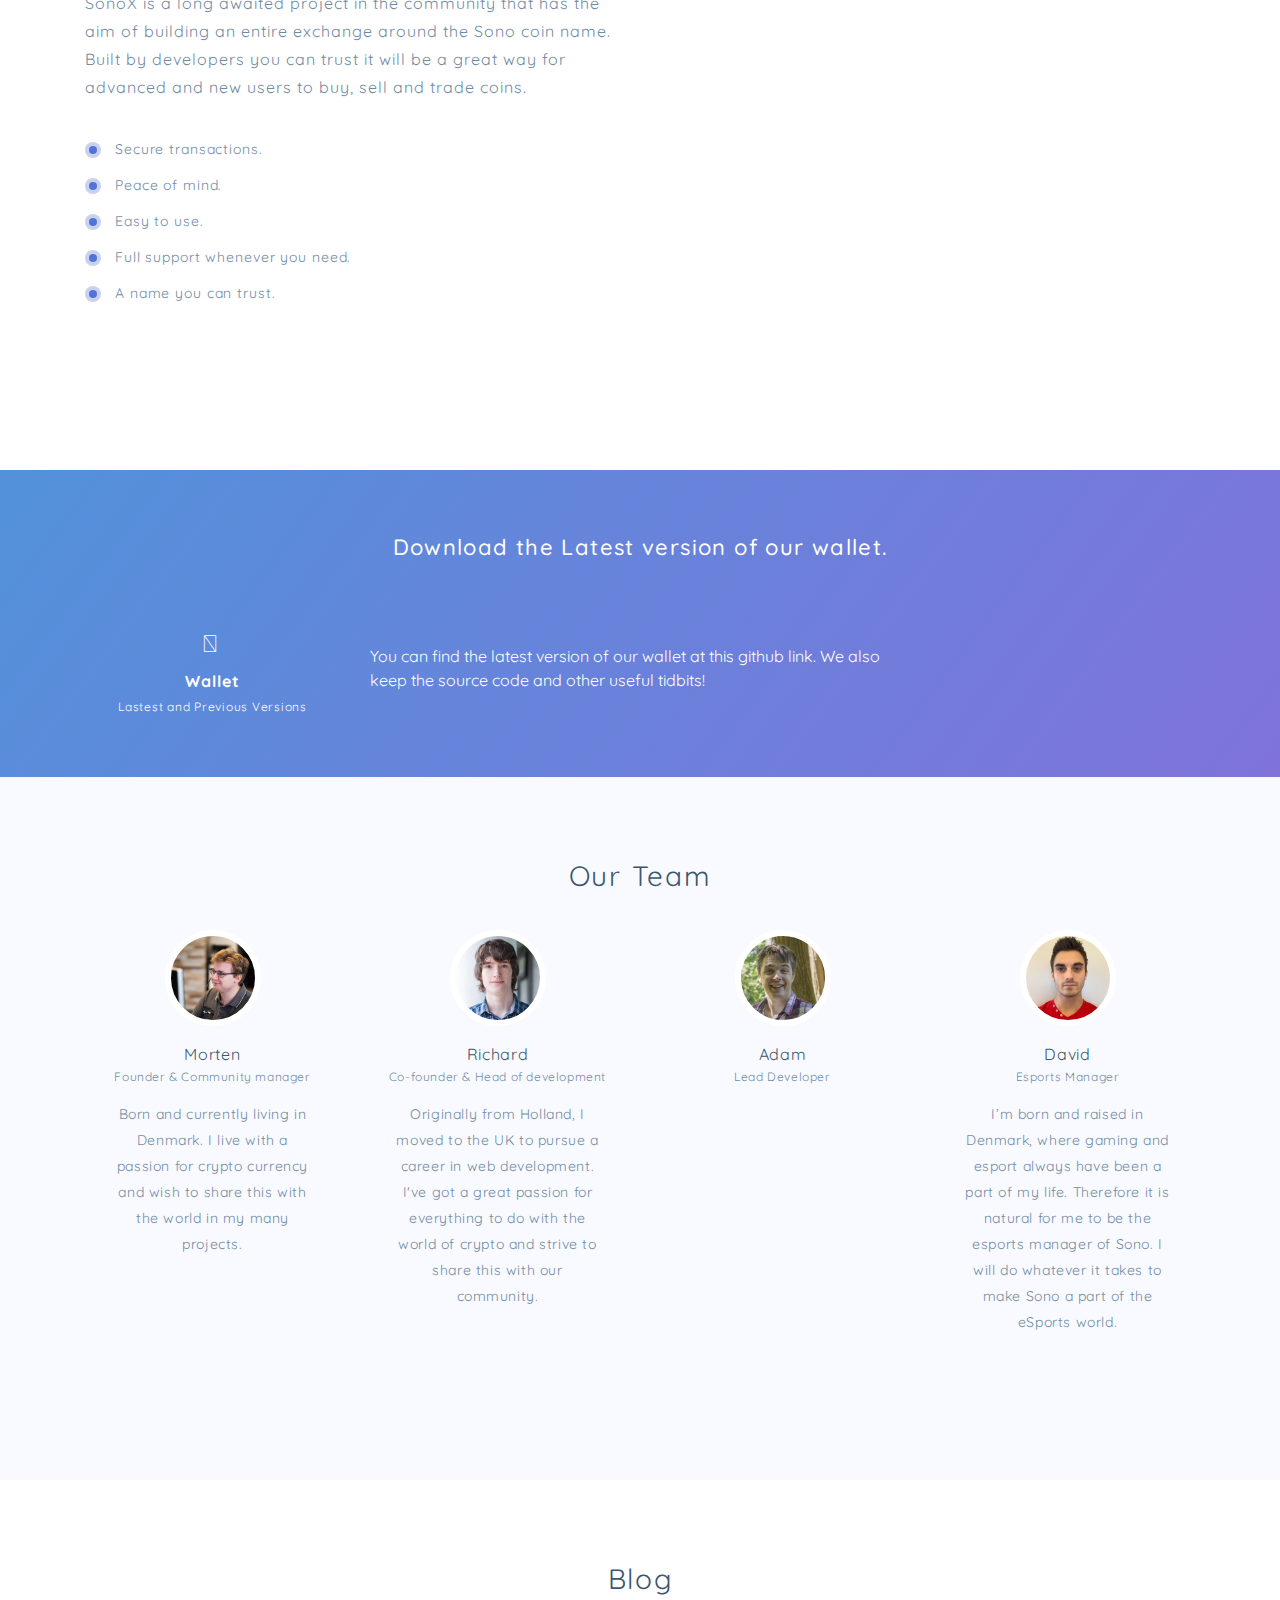
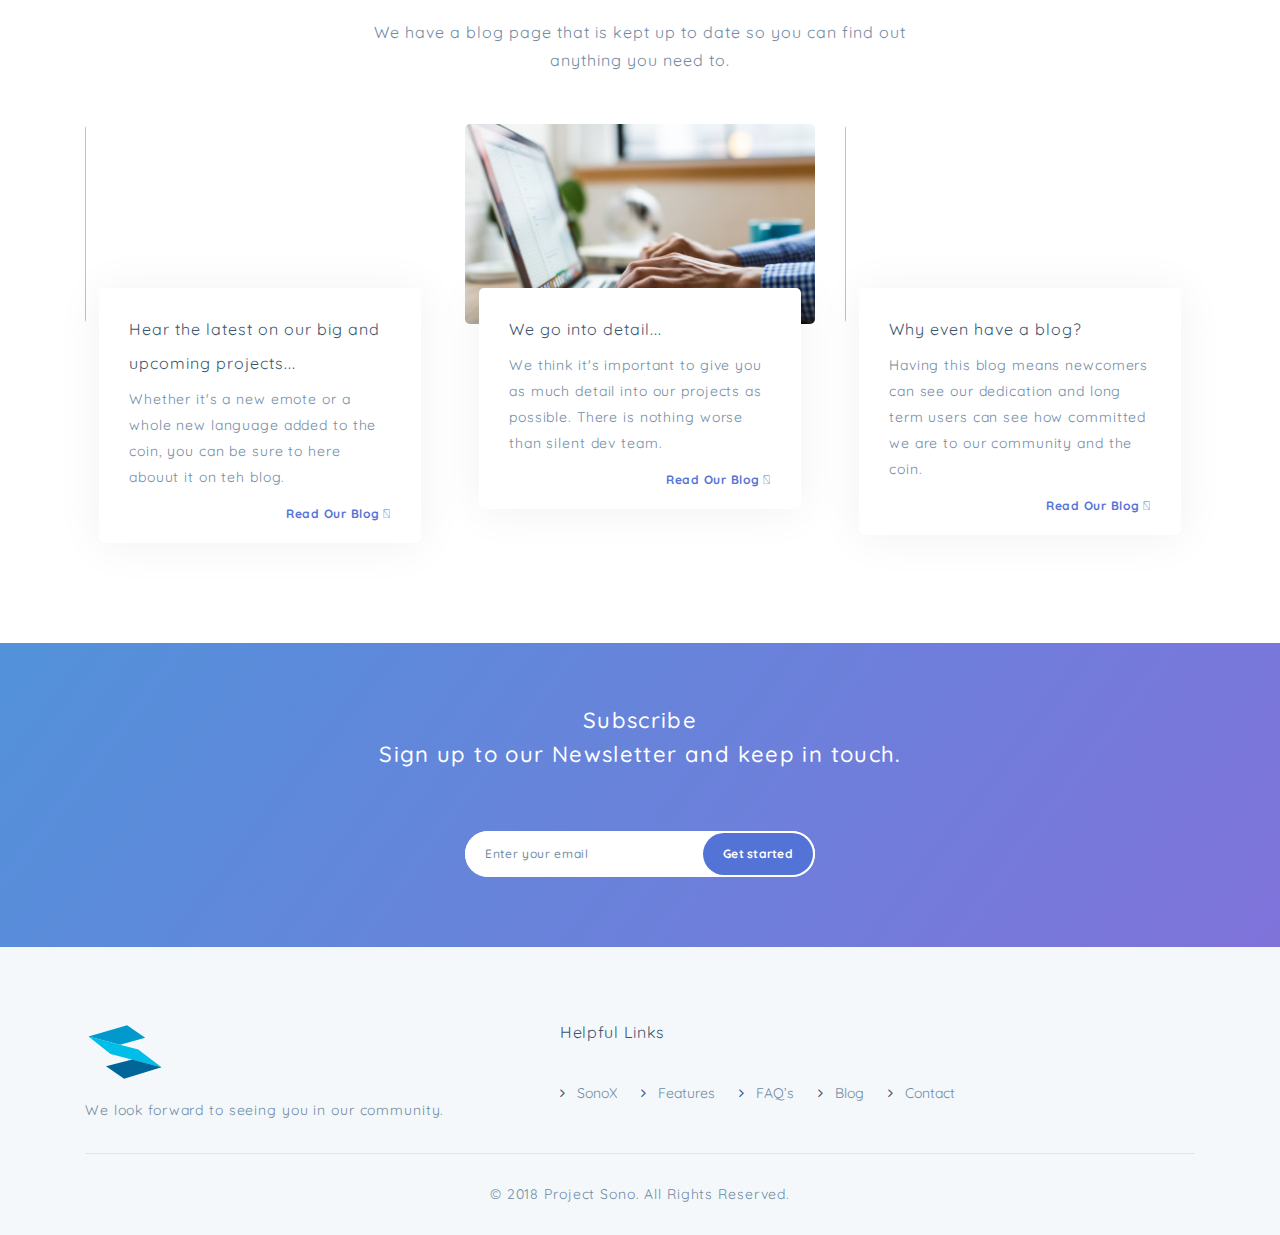
==== commit b5d981a8: "stuff" ====
--- a/index.html
+++ b/index.html
@@ -231,14 +231,10 @@
             <div class="row">
                 <div class="col-lg-12">
                     <div class="center-heading">
-                        <h2 class="section-title">Our Team</h2>
-                    </div>
-                </div>
-                <div class="offset-lg-3 col-lg-6">
-                    <div class="center-text">
-                        <p>Donec vulputate urna sed rutrum venenatis. Cras consequat magna quis arcu elementum, quis congue risus volutpat.</p>
-                    </div>
-                </div>
+                        <h2 class="section-title" style="margin-bottom: 30px;">Our Team</h2>
+                    </div>
+                </div>
+               
             </div>
             <!-- ***** Section Title End ***** -->
             <div class="row">
